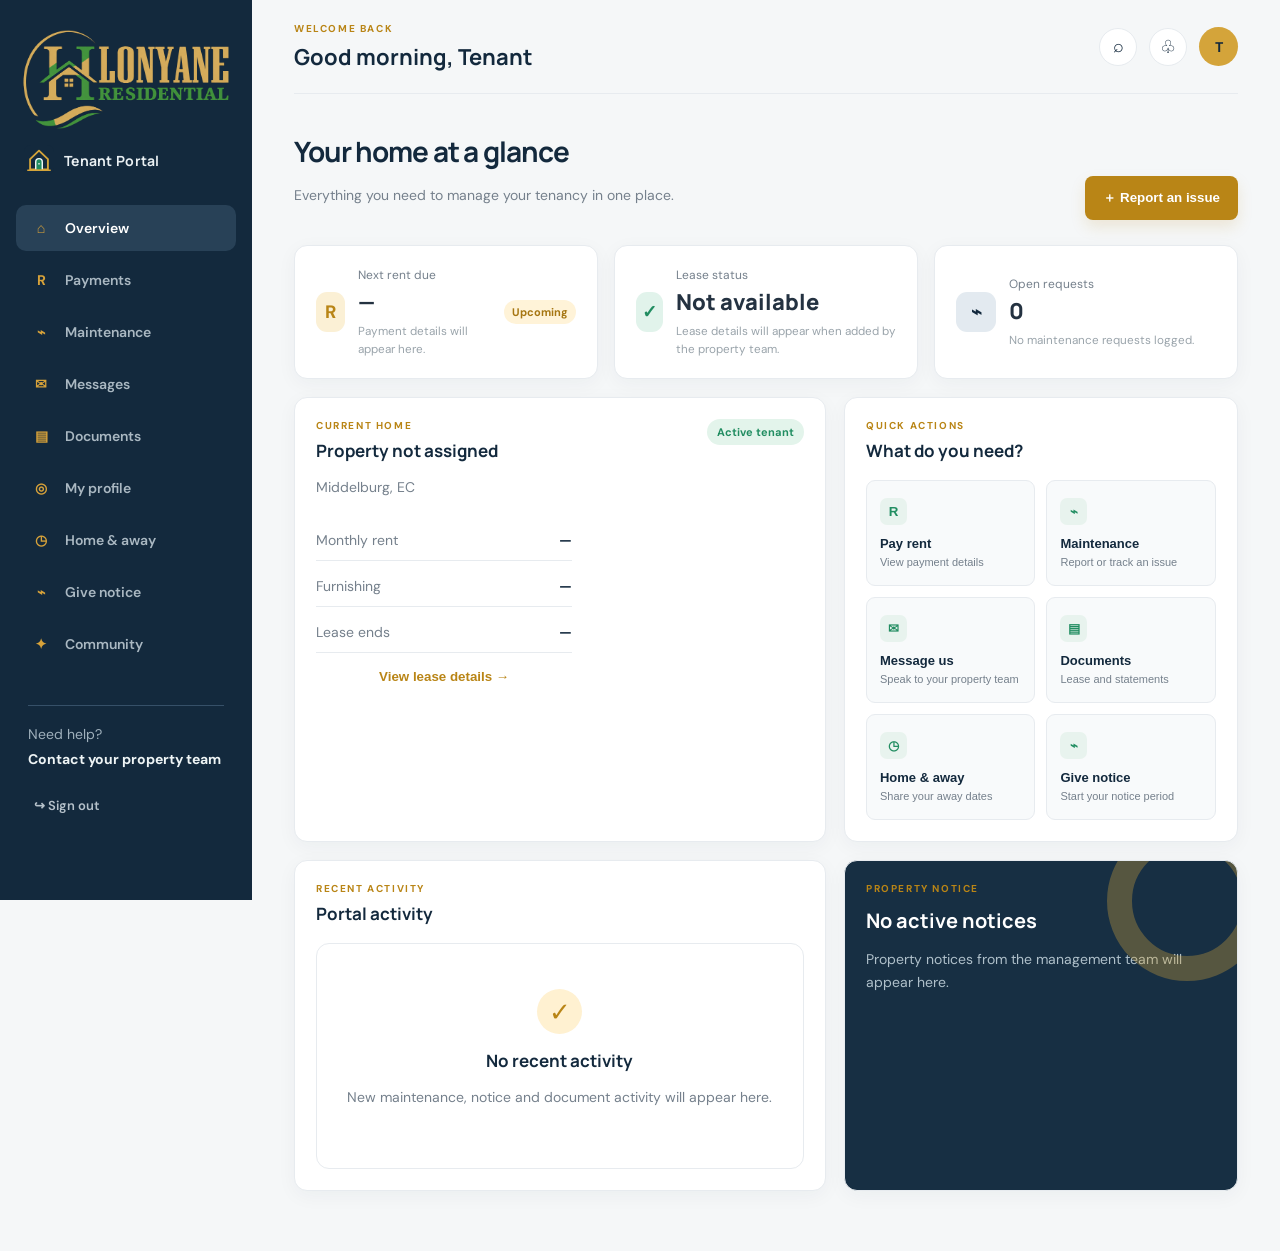
==== tenant-portal/index.html @ 80856d53 "Load landlord messages in tenant portal" ====
<!doctype html><html lang="en"><head><meta charset="utf-8"><meta name="viewport" content="width=device-width,initial-scale=1"><title>Hlonyane Residential | Tenant Portal</title><link rel="icon" type="image/svg+xml" href="portal-icon.svg"><link rel="stylesheet" href="styles.css?v=20260930-2"><link rel="stylesheet" href="portal-restored.css?v=20260930-2"></head><body>
<div class="app-shell"><aside class="sidebar"><div class="brand"><a class="brand-logo" href="../index.html" aria-label="Return to main site"><img src="logo.png" alt="Hlonyane Residential"></a><div class="portal-label"><img class="portal-mark" src="portal-icon.svg" alt=""><span>Tenant Portal</span></div></div><nav><button class="nav active" data-target="dashboard"><span>⌂</span> Overview</button><button class="nav" data-target="payments"><span>R</span> Payments</button><button class="nav" data-target="maintenance"><span>⌁</span> Maintenance</button><button class="nav" data-target="messages"><span>✉</span> Messages <b hidden>0</b></button><button class="nav" data-target="documents"><span>▤</span> Documents</button><button class="nav" data-target="profile"><span>◎</span> My profile</button></nav><div class="side-footer"><div class="help">Need help?<strong>Contact your property team</strong></div><button class="logout">↪ Sign out</button></div></aside>
<main><header><button class="menu" aria-label="Open menu">☰</button><div><p class="eyebrow">WELCOME BACK</p><h1>Welcome</h1></div><div class="header-actions"><button class="icon-btn" aria-label="Search">⌕</button><button class="icon-btn notify" aria-label="Messages">♧</button><div class="avatar">HR</div></div></header>
<section id="dashboard" class="view active-view"><div class="welcome-row"><div><h2>Your home at a glance</h2><p class="muted">Everything you need to manage your tenancy in one place.</p></div><button class="gold-btn" data-target="maintenance">＋ Report an issue</button></div><div class="stats"><article><span class="stat-icon gold">R</span><div><p>Next rent due</p><strong id="rentDueAmount">—</strong><small id="rentDueDate">Payment details will appear here.</small></div><span class="status due">Upcoming</span></article><article><span class="stat-icon green">✓</span><div><p>Lease status</p><strong id="leaseStatus">Not available</strong><small id="leaseSummary">Lease details will appear when added by the property team.</small></div></article><article><span class="stat-icon navy">⌁</span><div><p>Open requests</p><strong id="requestCount">0</strong><small id="requestSummary">No maintenance requests logged.</small></div></article></div><div class="grid two"><article class="card home-card"><div class="card-head"><div><p class="eyebrow">CURRENT HOME</p><h3 id="homeTitle">Property not assigned</h3><p class="muted" id="homeSubtitle">Your assigned property will appear here.</p></div><span class="pill active" id="tenancyStatus">Active tenant</span></div><div class="home-body"><div class="property-art" id="propertyArt"></div><div class="home-details"><div><span>Monthly rent</span><strong id="homeRent">—</strong></div><div><span>Furnishing</span><strong id="homeFurnishing">—</strong></div><div><span>Lease ends</span><strong id="leaseEnd">—</strong></div><button class="text-btn" data-target="documents">View lease details →</button></div></div></article><article class="card quick-card"><div class="card-head"><div><p class="eyebrow">QUICK ACTIONS</p><h3>What do you need?</h3></div></div><div class="quick-grid"><button data-target="payments"><span>R</span><strong>Pay rent</strong><small>View payment details</small></button><button data-target="maintenance"><span>⌁</span><strong>Maintenance</strong><small>Report or track an issue</small></button><button data-target="messages"><span>✉</span><strong>Message us</strong><small>Speak to your property team</small></button><button data-target="documents"><span>▤</span><strong>Documents</strong><small>Lease and statements</small></button></div></article></div><div class="grid two lower"><article class="card"><div class="card-head"><div><p class="eyebrow">RECENT ACTIVITY</p><h3>Portal activity</h3></div></div><div class="activity" id="recentActivity"><div class="empty-help"><span>✓</span><h3>No recent activity</h3><p class="muted">New maintenance, notice and document activity will appear here.</p></div></div></article><article class="card notice-card"><div class="notice-accent"></div><p class="eyebrow">PROPERTY NOTICE</p><h3 id="propertyNoticeTitle">No active notices</h3><p class="muted" id="propertyNoticeBody">Property notices from the management team will appear here.</p></article></div></section>
<section id="payments" class="view"><div class="page-title"><div><p class="eyebrow">FINANCIALS</p><h2>Payments</h2><p class="muted">View your balance, make payments and download receipts.</p></div><button class="gold-btn" id="payRentNow">Pay rent now</button></div><div class="payment-hero"><div><p>Current balance</p><h3 id="paymentBalance">—</h3><span id="paymentDueText">Payment details will appear when added by the property team.</span></div><div class="progress-ring"><strong>—</strong><small>payment history</small></div></div><article class="card"><div class="card-head"><h3>Payment history</h3><button class="outline-btn" id="downloadStatement">Download statement</button></div><div class="table" id="paymentHistory"><div class="tr th"><span>Date</span><span>Description</span><span>Status</span><span>Amount</span></div><div class="empty-payment">No payment history has been added yet.</div></div></article></section>
<section id="maintenance" class="view"><div class="page-title"><div><p class="eyebrow">PROPERTY CARE</p><h2>Maintenance</h2><p class="muted">Report a problem and follow every update.</p></div><button class="gold-btn" id="newRequest">＋ New request</button></div><div class="maintenance-list" id="maintenanceList"><div class="empty-help"><span>＋</span><h3>No maintenance requests</h3><p class="muted">If something needs attention, submit a request here.</p><button class="outline-btn" id="newRequest2">Start a request</button></div></div></section>
<section id="messages" class="view"><div class="page-title"><div><p class="eyebrow">CONTACT</p><h2>Messages</h2><p class="muted">Keep your conversations with the property team together.</p></div><button class="gold-btn" id="newMessage">＋ New message</button></div><article class="card inbox" id="messageInbox"><div class="empty-help"><span>✉</span><h3>No messages yet</h3><p class="muted">Messages from Hlonyane Residential will appear here.</p></div></article></section>
<section id="documents" class="view"><div class="page-title"><div><p class="eyebrow">YOUR FILES</p><h2>Documents</h2><p class="muted">Lease agreements, statements and notices.</p></div></div><div class="doc-grid" id="documentGrid"><article class="doc" data-doc="lease"><span class="doc-icon">PDF</span><div><h3>Lease agreement</h3><p>Your tenancy agreement</p></div><button type="button" aria-label="Download lease agreement">↓</button></article><article class="doc" data-doc="statement"><span class="doc-icon">PDF</span><div><h3>Statement</h3><p>Latest tenant statement</p></div><button type="button" aria-label="Download statement">↓</button></article><article class="doc" data-doc="handbook"><span class="doc-icon">PDF</span><div><h3>Tenant handbook</h3><p>Hlonyane Residential tenant guide</p></div><button type="button" aria-label="Download tenant handbook">↓</button></article></div></section>
<section id="profile" class="view"><div class="page-title"><div><p class="eyebrow">ACCOUNT</p><h2>My profile</h2><p class="muted">Your enrolled tenant details.</p></div></div><article class="card profile-card"><div class="profile-head"><div class="avatar large">HR</div><div><h3 id="profileName">Tenant</h3><p class="muted" id="profileMeta">Enrolled tenant</p></div></div><div class="profile-fields"><div><span>Email</span><strong id="profileEmail">—</strong></div><div><span>Mobile</span><strong id="profileMobile">—</strong></div><div><span>Emergency contact</span><strong id="profileEmergency">—</strong></div><div><span>Property</span><strong id="profileProperty">—</strong></div><div><span>Furnishing</span><strong id="profileFurnishing">—</strong></div><div><span>Tenant ID</span><strong id="profileTenantId">—</strong></div></div></article></section>
</main></div><div class="toast" id="toast"></div><script src="../resend-client.js"></script><script src="app.js?v=20260930-2"></script><script src="portal-fixes.js?v=20260930-2"></script><script src="portal-restored.js?v=20260930-2"></script><script src="portal-hardening.js?v=20260930-3"></script><script src="portal-landlord-messages.js?v=20260930-1"></script></body></html>
---- tenant-portal/styles.css ----
@import url('https://fonts.googleapis.com/css2?family=DM+Sans:wght@400;500;600;700&family=Manrope:wght@500;600;700;800&display=swap');
:root{--navy:#13293d;--ink:#243241;--muted:#75808c;--line:#e7ebef;--bg:#f5f7f8;--gold:#b98516;--gold2:#d4a43a;--green:#218d61;--red:#c96059;--white:#fff}*{box-sizing:border-box}body{margin:0;background:var(--bg);color:var(--ink);font:14px 'DM Sans',sans-serif}.app-shell{display:flex;min-height:100vh}.sidebar{width:252px;background:var(--navy);color:#eaf0f3;padding:25px 16px;display:flex;flex-direction:column;position:fixed;inset:0 auto 0 0}.brand{display:flex;align-items:center;gap:10px;padding:0 12px 38px}.brand img{width:45px;height:45px;object-fit:contain;background:#fff;border-radius:8px}.brand span{font:700 14px Manrope;letter-spacing:.02em}.sidebar nav{display:grid;gap:6px}.nav{border:0;background:transparent;color:#aab8c2;padding:14px 14px;border-radius:10px;text-align:left;font:600 14px 'DM Sans';cursor:pointer;display:flex;align-items:center;gap:13px}.nav span{width:22px;text-align:center;color:#d7a23a;font-weight:700}.nav.active,.nav:hover{background:#284157;color:white}.nav b{margin-left:auto;background:#d5a23b;color:#172c40;border-radius:20px;padding:2px 7px;font-size:11px}.side-footer{margin-top:auto;padding:14px 12px}.help{border-top:1px solid #365068;padding-top:18px;color:#9fb0bc;line-height:1.5}.help strong{display:block;color:#eef4f5;margin-top:4px}.logout{margin-top:26px;border:0;background:none;color:#b5c1ca;font:600 13px 'DM Sans';cursor:pointer}main{margin-left:252px;flex:1;padding:0 42px 60px;max-width:1500px}header{height:94px;display:flex;align-items:center;justify-content:space-between;border-bottom:1px solid var(--line)}.eyebrow{font-size:10px;letter-spacing:.16em;color:var(--gold);font-weight:700;margin:0 0 7px}.muted{color:var(--muted);line-height:1.6}h1,h2,h3{font-family:Manrope;margin:0;color:var(--navy)}h1{font-size:22px}h2{font-size:28px;letter-spacing:-.04em}h3{font-size:17px}.header-actions{display:flex;align-items:center;gap:12px}.icon-btn{width:38px;height:38px;border:1px solid var(--line);background:white;border-radius:50%;font-size:18px;color:var(--navy);position:relative}.notify i{position:absolute;width:7px;height:7px;background:#ca6058;border-radius:50%;right:6px;top:5px}.avatar{display:grid;place-items:center;width:39px;height:39px;border-radius:50%;background:#d4a43a;color:var(--navy);font-weight:800}.avatar.small{width:40px;height:40px;background:#dcebe5;color:var(--green)}.avatar.large{width:74px;height:74px;font-size:22px}.menu{display:none}.view{display:none;padding-top:38px}.active-view{display:block}.welcome-row,.page-title{display:flex;justify-content:space-between;align-items:flex-end;margin-bottom:25px}.welcome-row h2{margin-bottom:5px}.gold-btn{border:0;border-radius:8px;background:var(--gold);color:white;padding:13px 18px;font-weight:700;cursor:pointer;box-shadow:0 7px 15px #b9851625}.gold-btn:hover{background:#9f7110}.outline-btn,.text-btn{border:1px solid var(--line);background:white;border-radius:7px;padding:10px 14px;color:var(--navy);font-weight:700;cursor:pointer}.text-btn{border:0;padding:0;color:var(--gold);background:transparent}.stats{display:grid;grid-template-columns:repeat(3,1fr);gap:16px;margin-bottom:18px}.stats article,.card{background:var(--white);border:1px solid var(--line);border-radius:13px;padding:21px;box-shadow:0 5px 20px #1a30400b}.stats article{display:flex;align-items:center;gap:13px}.stat-icon{width:40px;height:40px;border-radius:11px;display:grid;place-items:center;font-weight:800;font-size:18px}.stat-icon.gold{background:#fbf0d5;color:var(--gold)}.stat-icon.green{background:#e1f3eb;color:var(--green)}.stat-icon.navy{background:#e3eaf0;color:var(--navy)}.stats p{margin:0;color:var(--muted);font-size:12px}.stats strong{display:block;font:800 22px Manrope;margin:4px 0}.stats small{color:#9aa4ab}.status{font-size:11px;font-weight:700;border-radius:20px;padding:5px 8px;white-space:nowrap;margin-left:auto}.status.due{color:#a67612;background:#fff3d8}.status.good{color:var(--green);background:#e2f4eb}.grid{display:grid;gap:18px}.grid.two{grid-template-columns:1.35fr 1fr}.card-head{display:flex;justify-content:space-between;align-items:flex-start;margin-bottom:18px}.pill{font-size:11px;padding:6px 10px;border-radius:20px;font-weight:700}.pill.active{background:#e3f4eb;color:var(--green)}.home-card,.quick-card{min-height:310px}.home-body{display:grid;grid-template-columns:1.1fr .9fr;gap:22px;align-items:stretch}.property-art{border-radius:9px;overflow:hidden;position:relative;min-height:195px;background:#eef2f3}.home-details{display:grid;align-content:center;gap:16px}.home-details div{display:flex;justify-content:space-between;border-bottom:1px solid var(--line);padding-bottom:11px}.home-details span{color:var(--muted)}.home-details strong{color:var(--navy)}.quick-grid{display:grid;grid-template-columns:1fr 1fr;gap:11px}.quick-grid button{background:#f8fafb;border:1px solid var(--line);padding:17px 13px;text-align:left;border-radius:9px;cursor:pointer}.quick-grid button:hover{border-color:#d4a43a;background:#fffaf0}.quick-grid span{display:grid;place-items:center;width:27px;height:27px;border-radius:7px;background:#e8f3ee;color:var(--green);font-weight:800;margin-bottom:11px}.quick-grid strong{display:block;color:var(--navy);font-size:13px}.quick-grid small{display:block;color:var(--muted);font-size:11px;margin-top:5px}.lower{margin-top:18px}.activity{display:grid}.activity-row{display:flex;align-items:center;gap:12px;padding:13px 0;border-top:1px solid var(--line)}.activity-icon{width:30px;height:30px;border-radius:8px;display:grid;place-items:center;font-weight:800}.activity-icon.green{background:#e5f4ec;color:var(--green)}.activity-icon.gold{background:#fff1d1;color:var(--gold)}.activity-icon.navy{background:#e5edf3;color:var(--navy)}.activity-row strong{display:block;font-size:13px}.activity-row small{display:block;color:var(--muted);margin-top:3px}.amount{margin-left:auto;color:var(--gold);font-size:12px}.amount.positive{color:var(--green)}.notice-card{background:#172f43;color:#ecf4f3;position:relative;overflow:hidden}.notice-card h3{color:white;font-size:20px;margin:12px 0}.notice-card .muted{color:#afc0ca}.notice-card .text-btn{color:#e0b652}.notice-accent{position:absolute;right:-30px;top:-40px;width:160px;height:160px;border:25px solid #d4a43a55;border-radius:50%}.payment-hero{background:linear-gradient(120deg,#183a50,#254f62);border-radius:13px;color:white;padding:28px 32px;display:flex;justify-content:space-between;align-items:center;margin-bottom:18px}.payment-hero p{margin:0;color:#b5c9d0}.payment-hero h3{font-size:35px;color:white;margin:7px 0}.payment-hero span{color:#c6d4da}.progress-ring{width:84px;height:84px;border:8px solid #d4a43a;border-left-color:#d4a43a55;border-radius:50%;display:grid;place-items:center;align-content:center}.progress-ring strong{font-size:17px}.progress-ring small{font-size:9px;color:#cad8dd}.table{margin:0 -21px}.tr{display:grid;grid-template-columns:1fr 2fr 1fr 1fr;gap:10px;align-items:center;padding:17px 21px;border-top:1px solid var(--line)}.tr.th{font-size:10px;text-transform:uppercase;letter-spacing:.1em;color:var(--muted);font-weight:700;padding-top:4px}.tr strong{text-align:right}.maintenance-list{display:grid;grid-template-columns:1.2fr .8fr;gap:18px}.request-card,.empty-help{background:white;border:1px solid var(--line);border-radius:13px;padding:23px}.request-top{display:flex;justify-content:space-between}.request-id{font-weight:700;color:var(--navy)}.request-card h3{margin:18px 0 5px}.request-meta{display:flex;justify-content:space-between;color:var(--muted);font-size:12px;margin:20px 0 13px}.request-progress{height:7px;border-radius:4px;background:#e9eef0;overflow:hidden}.request-progress span{display:block;height:100%;background:var(--green)}.request-card>small{display:block;margin-top:9px;color:var(--muted)}.empty-help{text-align:center;padding:45px 20px}.empty-help>span{display:grid;place-items:center;margin:0 auto 15px;width:45px;height:45px;border-radius:50%;background:#fff1d1;color:var(--gold);font-size:26px}.inbox{padding:7px 20px}.message{display:flex;align-items:center;gap:14px;padding:19px 0;border-bottom:1px solid var(--line);position:relative}.message:last-child{border-bottom:0}.message p{margin:5px 0;color:var(--muted)}.message small{color:#9ba5ad}.message .dot{margin-left:auto;width:8px;height:8px;border-radius:50%;background:var(--gold)}.doc-grid{display:grid;grid-template-columns:repeat(3,1fr);gap:16px}.doc{background:white;border:1px solid var(--line);border-radius:12px;padding:18px;display:flex;align-items:center;gap:14px}.doc-icon{font-size:10px;font-weight:800;color:#c96059;background:#fbe7e5;padding:9px 7px;border-radius:7px}.doc h3{font-size:14px}.doc p{margin:5px 0 0;color:var(--muted);font-size:11px}.doc button{margin-left:auto;border:0;background:none;font-size:20px;color:var(--gold);cursor:pointer}.profile-card{max-width:780px}.profile-head{display:flex;align-items:center;gap:17px;padding-bottom:22px;border-bottom:1px solid var(--line)}.profile-head h3{font-size:21px}.profile-fields{display:grid;grid-template-columns:1fr 1fr;gap:22px;padding-top:25px}.profile-fields span{display:block;color:var(--muted);font-size:12px;margin-bottom:6px}.profile-fields strong{font-size:14px}.toast{position:fixed;right:30px;bottom:28px;background:#172f43;color:white;border-radius:8px;padding:14px 17px;box-shadow:0 8px 25px #0f233455;opacity:0;transform:translateY(10px);transition:.25s}.toast.show{opacity:1;transform:translateY(0)}
@media(max-width:900px){.sidebar{width:210px}.sidebar .brand span{font-size:12px}main{margin-left:210px;padding-inline:22px}.stats{grid-template-columns:1fr}.grid.two,.maintenance-list{grid-template-columns:1fr}.doc-grid{grid-template-columns:1fr 1fr}}
@media(max-width:650px){.sidebar{transform:translateX(-100%);z-index:5;transition:.25s}.sidebar.open{transform:none}main{margin-left:0;padding-inline:16px}header{height:82px}.menu{display:block;border:0;background:none;font-size:20px;color:var(--navy);margin-right:10px}header>div:first-of-type{margin-right:auto}h1{font-size:17px}.header-actions .icon-btn{display:none}.view{padding-top:27px}.welcome-row,.page-title{display:block}.welcome-row .gold-btn,.page-title .gold-btn{margin-top:18px}.home-body{grid-template-columns:1fr}.home-card,.quick-card{min-height:auto}.quick-grid{grid-template-columns:1fr 1fr}.lower{margin-top:16px}.tr{grid-template-columns:1fr 1.5fr 1fr}.tr>*:last-child{display:none}.profile-fields{grid-template-columns:1fr}.doc-grid{grid-template-columns:1fr}.request-meta{display:grid;gap:6px}}
.property-art.photo-home{background:#eef2f3!important;min-height:195px}.property-art.photo-home:before,.property-art.photo-home:after{display:none!important;content:none!important}.property-art.photo-home .property-art-image{display:block;width:100%;height:100%;min-height:195px;object-fit:cover;position:absolute;inset:0}
---- tenant-portal/portal-restored.css ----
/* Restoration layer for the approved Hlonyane tenant portal UI. */
.brand .portal-mark{width:30px;height:30px;object-fit:contain;background:transparent;border-radius:0;margin-left:-4px}.brand>a{display:flex}
.sidebar{overflow-y:auto}.sidebar .brand{display:flex;flex-direction:column;align-items:stretch;gap:11px;padding:0 0 30px}.sidebar .brand-logo{display:block;width:100%;overflow:hidden;border-radius:5px;background:transparent}.sidebar .brand-logo img{display:block;width:100%;height:auto;max-height:110px;object-fit:contain;background:transparent!important;border-radius:0}.sidebar .brand .portal-label{display:flex;align-items:center;gap:10px;padding:0 8px}.sidebar .brand .portal-label .portal-mark{flex:none;width:30px;height:30px;object-fit:contain;background:transparent;border-radius:0;margin:0}.sidebar .brand .portal-label span{font:700 14px Manrope;letter-spacing:.02em}.sidebar .side-footer{margin-top:24px}
.portal-modal-backdrop{position:fixed;inset:0;z-index:30;display:grid;place-items:center;padding:18px;background:#13293dcc}.portal-modal{width:min(500px,100%);max-height:90vh;overflow:auto;background:#fff;border-radius:14px;padding:26px;box-shadow:0 22px 70px #07162480;position:relative}.portal-modal h3{font-size:22px;margin:0 30px 20px 0}.modal-close{position:absolute;right:16px;top:13px;border:0;background:none;color:var(--muted);font-size:28px;cursor:pointer}.modal-label{display:grid;gap:7px;margin:15px 0;color:var(--navy);font-weight:700;font-size:13px}.modal-label input,.modal-label select,.modal-label textarea{width:100%;padding:12px;border:1px solid var(--line);border-radius:7px;font:inherit;font-weight:400;background:#fff}.modal-label textarea{resize:vertical}.modal-copy{color:var(--muted);line-height:1.6}.modal-actions{display:flex;justify-content:flex-end;gap:10px;margin-top:22px}
/* The old illustrated property placeholder is permanently disabled. Only real property photographs may appear here. */
.property-art{background:#eef2f3!important;min-height:195px}.property-art:before,.property-art:after{display:none!important;content:none!important}.property-art.photo-home{background:#eef2f3!important;min-height:195px}.property-art.photo-home .property-art-image{display:block;width:100%;height:100%;min-height:195px;object-fit:cover;position:absolute;inset:0}.property-art[hidden]{display:none!important}
.community-compose{max-width:760px;margin-bottom:18px}.community-compose .modal-label{margin-top:0}.post-list{display:grid;gap:14px;max-width:760px}.tenant-post{display:block}.tenant-post>div{display:flex;justify-content:space-between;color:var(--navy)}.tenant-post small{color:var(--muted);font-weight:400}.tenant-post p{font-size:16px;line-height:1.65;margin:14px 0;color:var(--ink)}.post-status{display:inline-block;background:#fff1d3;color:#9a6d0f;border-radius:20px;padding:6px 10px;font-size:12px;font-weight:700}.post-author{display:flex!important;align-items:center;justify-content:flex-start!important;gap:10px}.post-author>span:last-child{display:grid;gap:3px}.post-avatar{width:38px;height:38px;border-radius:50%;display:grid;place-items:center;background:#dcebe5;color:var(--green);font-weight:800;overflow:hidden}.post-avatar img{width:100%;height:100%;object-fit:cover}
.homeaway-card{max-width:720px}.homeaway-status{display:flex;align-items:center;gap:10px;margin-bottom:22px;color:var(--navy);font-size:18px}.presence-dot{display:inline-block;width:12px;height:12px;border-radius:50%;background:#3e9c59;box-shadow:0 0 0 4px #e2f3e6}.presence-dot.away{background:#c96059;box-shadow:0 0 0 4px #f8e4e1}.homeaway-fields{display:grid;grid-template-columns:1fr 1fr;gap:16px;margin-bottom:18px}.homeaway-fields label{display:grid;gap:6px;color:var(--muted);font-size:12px}.homeaway-fields input{border:1px solid var(--line);padding:12px;border-radius:7px;font:inherit}.homeaway-card .outline-btn{margin-left:10px}
.notice-form-card{max-width:720px}.notice-form-card>label{display:grid;gap:7px;color:var(--navy);font-weight:700}.notice-form-card input{border:1px solid var(--line);padding:12px;border-radius:7px;font:inherit}.notice-help{margin:16px 0}.notice-status{margin-bottom:18px}.notice-state{display:inline-block;border-radius:20px;padding:8px 12px;font-size:12px;font-weight:700}.notice-state.neutral{background:#eef1f3;color:var(--muted)}.notice-state.pending{background:#fff1d3;color:#9a6d0f}.notice-state.complete{background:#e2f4eb;color:var(--green)}
.header-actions .icon-btn{cursor:pointer}.page-title{align-items:flex-start}.payment-hero{margin-top:8px}.table .tr{grid-template-columns:1fr 2fr .8fr .8fr}.table .tr span:nth-child(3),.table .tr .status{justify-self:start;margin-left:0}.table .tr strong{justify-self:start;text-align:left}.payment-empty{padding:28px 21px;color:var(--muted);border-top:1px solid var(--line)}
.doc button{width:38px;height:38px;margin-left:auto;border:0;border-radius:50%;background:#fff6df!important;color:var(--gold)!important;display:grid;place-items:center;cursor:pointer;box-shadow:none!important}.doc button:hover{background:#f6e6b6!important}.download-symbol{font-size:24px;line-height:1;font-weight:800;transform:translateY(-1px)}
.profile-photo-picker{display:inline-flex;align-items:center;gap:8px;margin-left:auto;color:var(--gold);font-size:12px;font-weight:700;cursor:pointer}.profile-photo-picker input{display:none}.avatar.has-photo{overflow:hidden}.avatar.has-photo img{width:100%;height:100%;object-fit:cover}.message{cursor:pointer}.message:hover{background:#fffaf0}
.message-attachments{display:flex;gap:8px;flex-wrap:wrap;margin-top:10px}.message-attachment{display:inline-flex;align-items:center;gap:6px;border:1px solid #dbe5df;border-radius:6px;padding:5px 8px;color:#1c5536;text-decoration:none;background:#f5faf6;font-size:12px}.message-attachment img{width:56px;height:42px;object-fit:cover;border-radius:4px}.message.unread{background:#fffdf5}
@media(max-width:650px){.homeaway-fields{grid-template-columns:1fr}.homeaway-card .outline-btn{margin:10px 0 0}.portal-modal{padding:22px 18px}.modal-actions{flex-wrap:wrap}.modal-actions button{flex:1}}
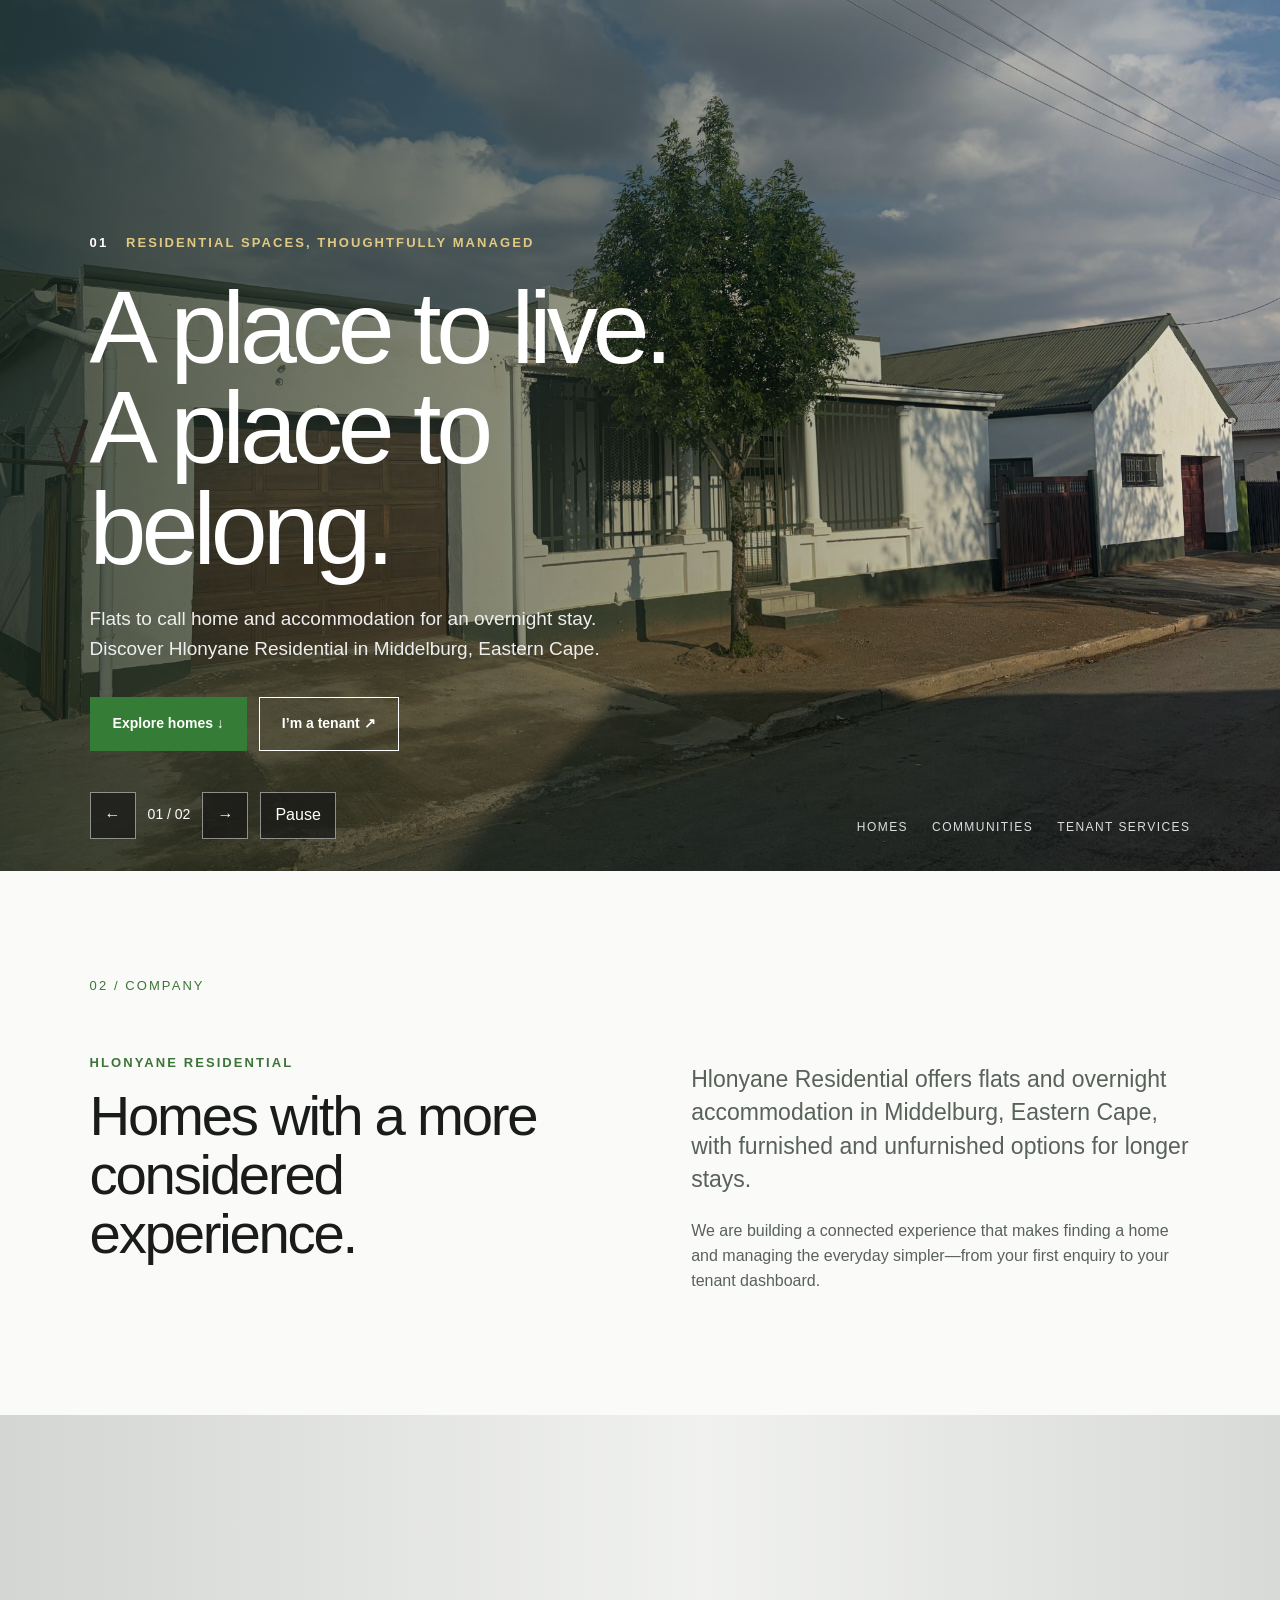
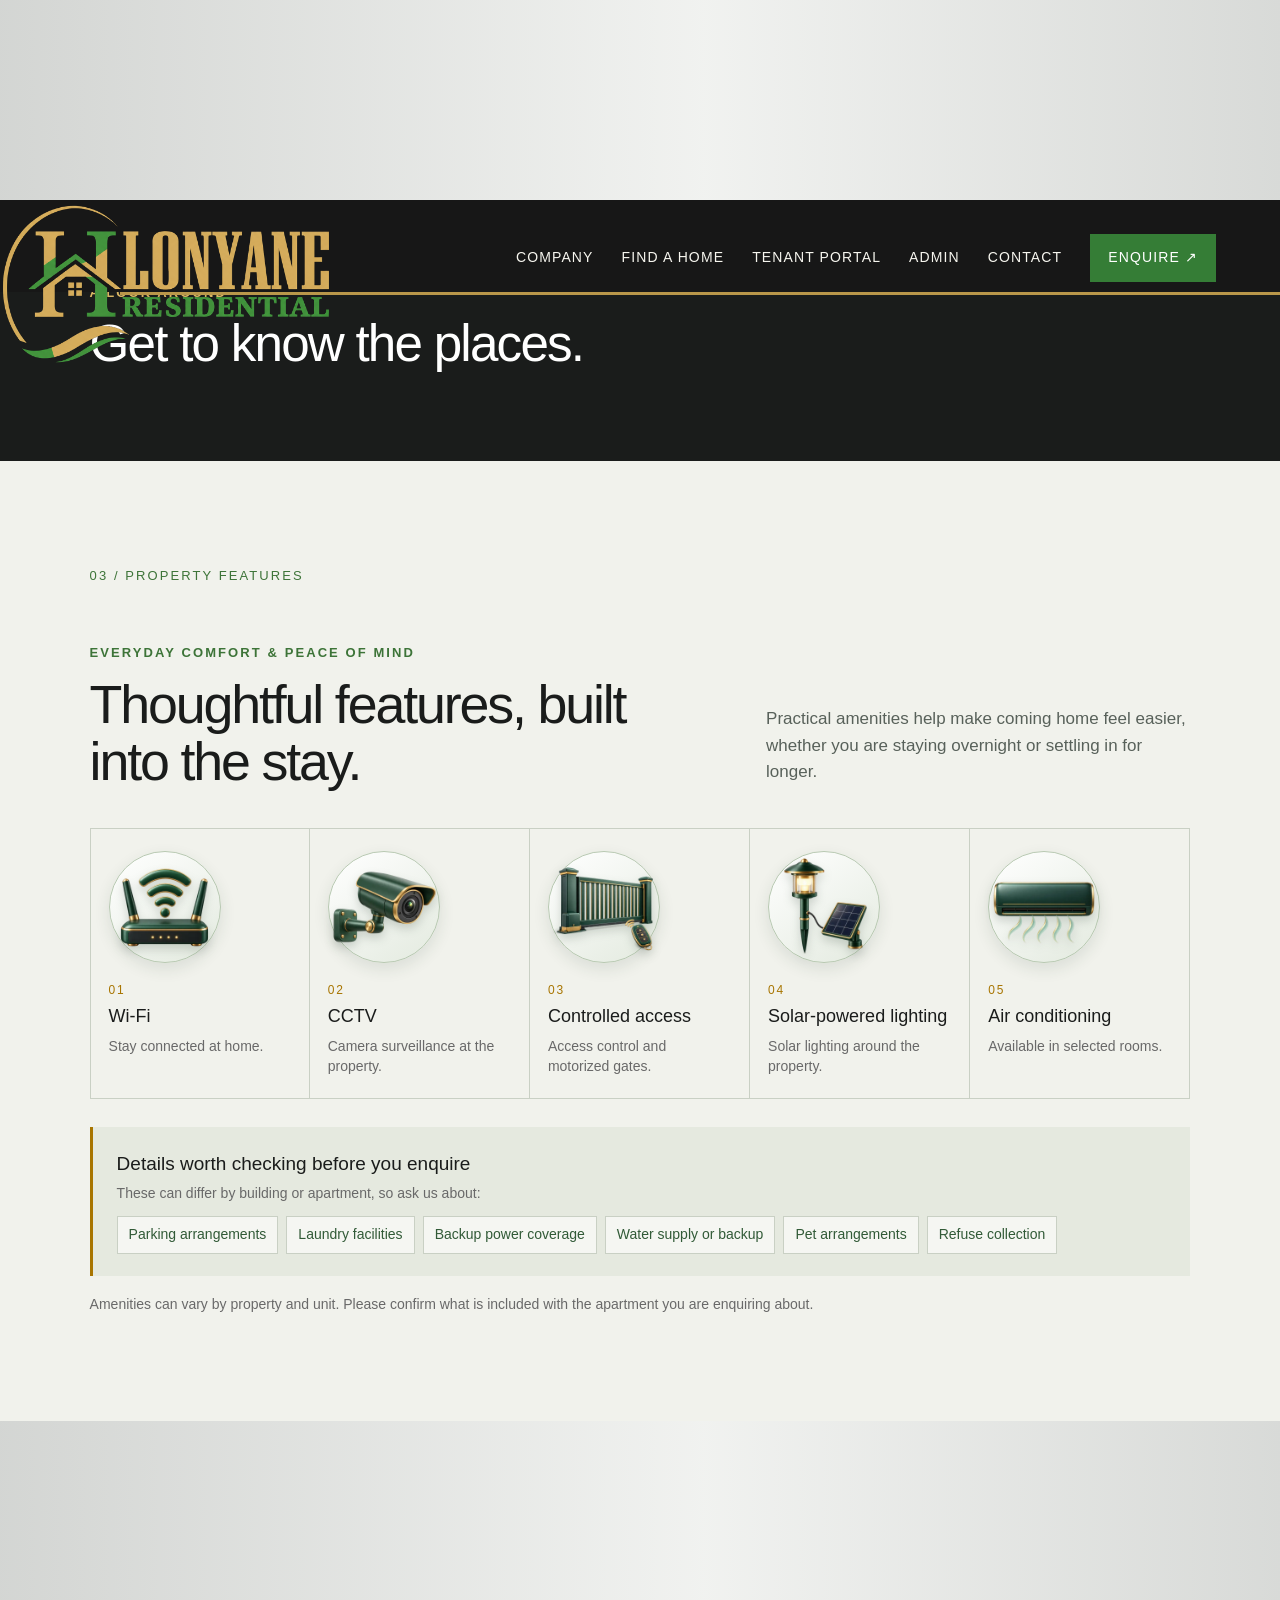
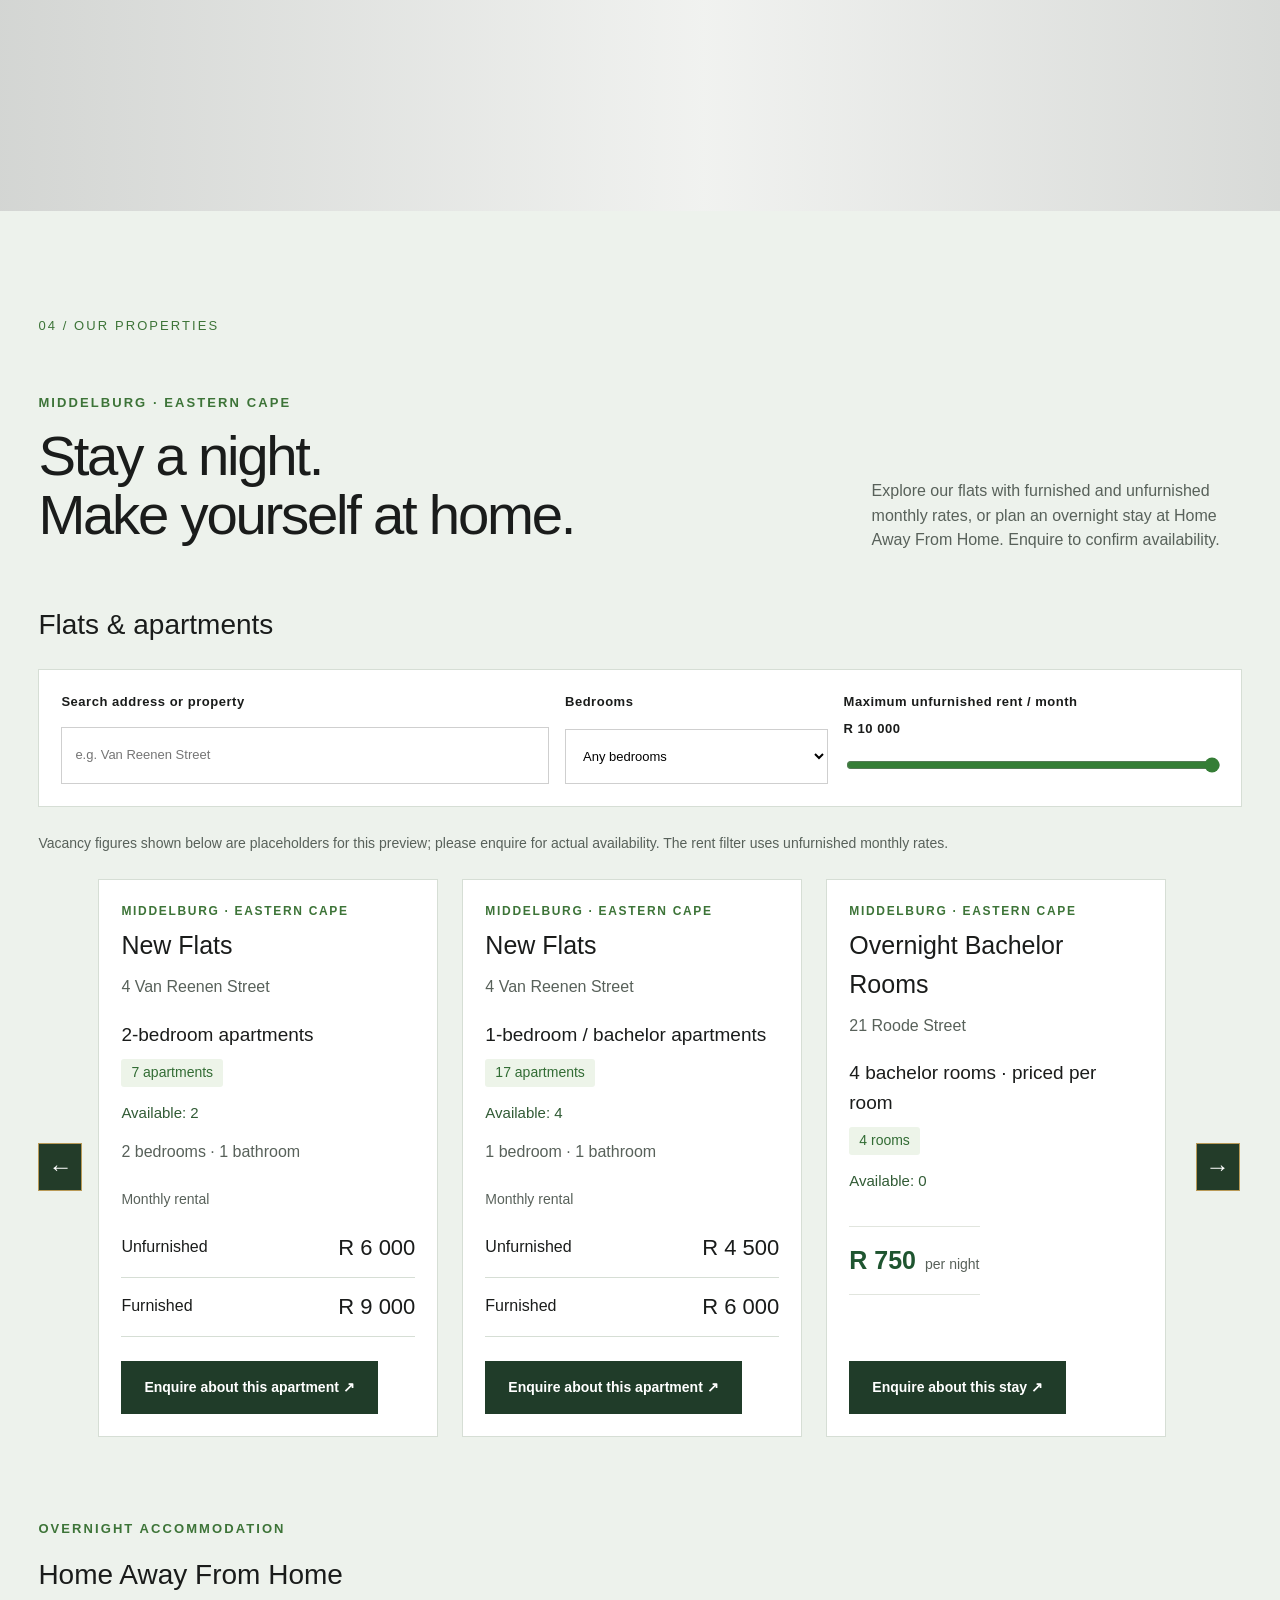
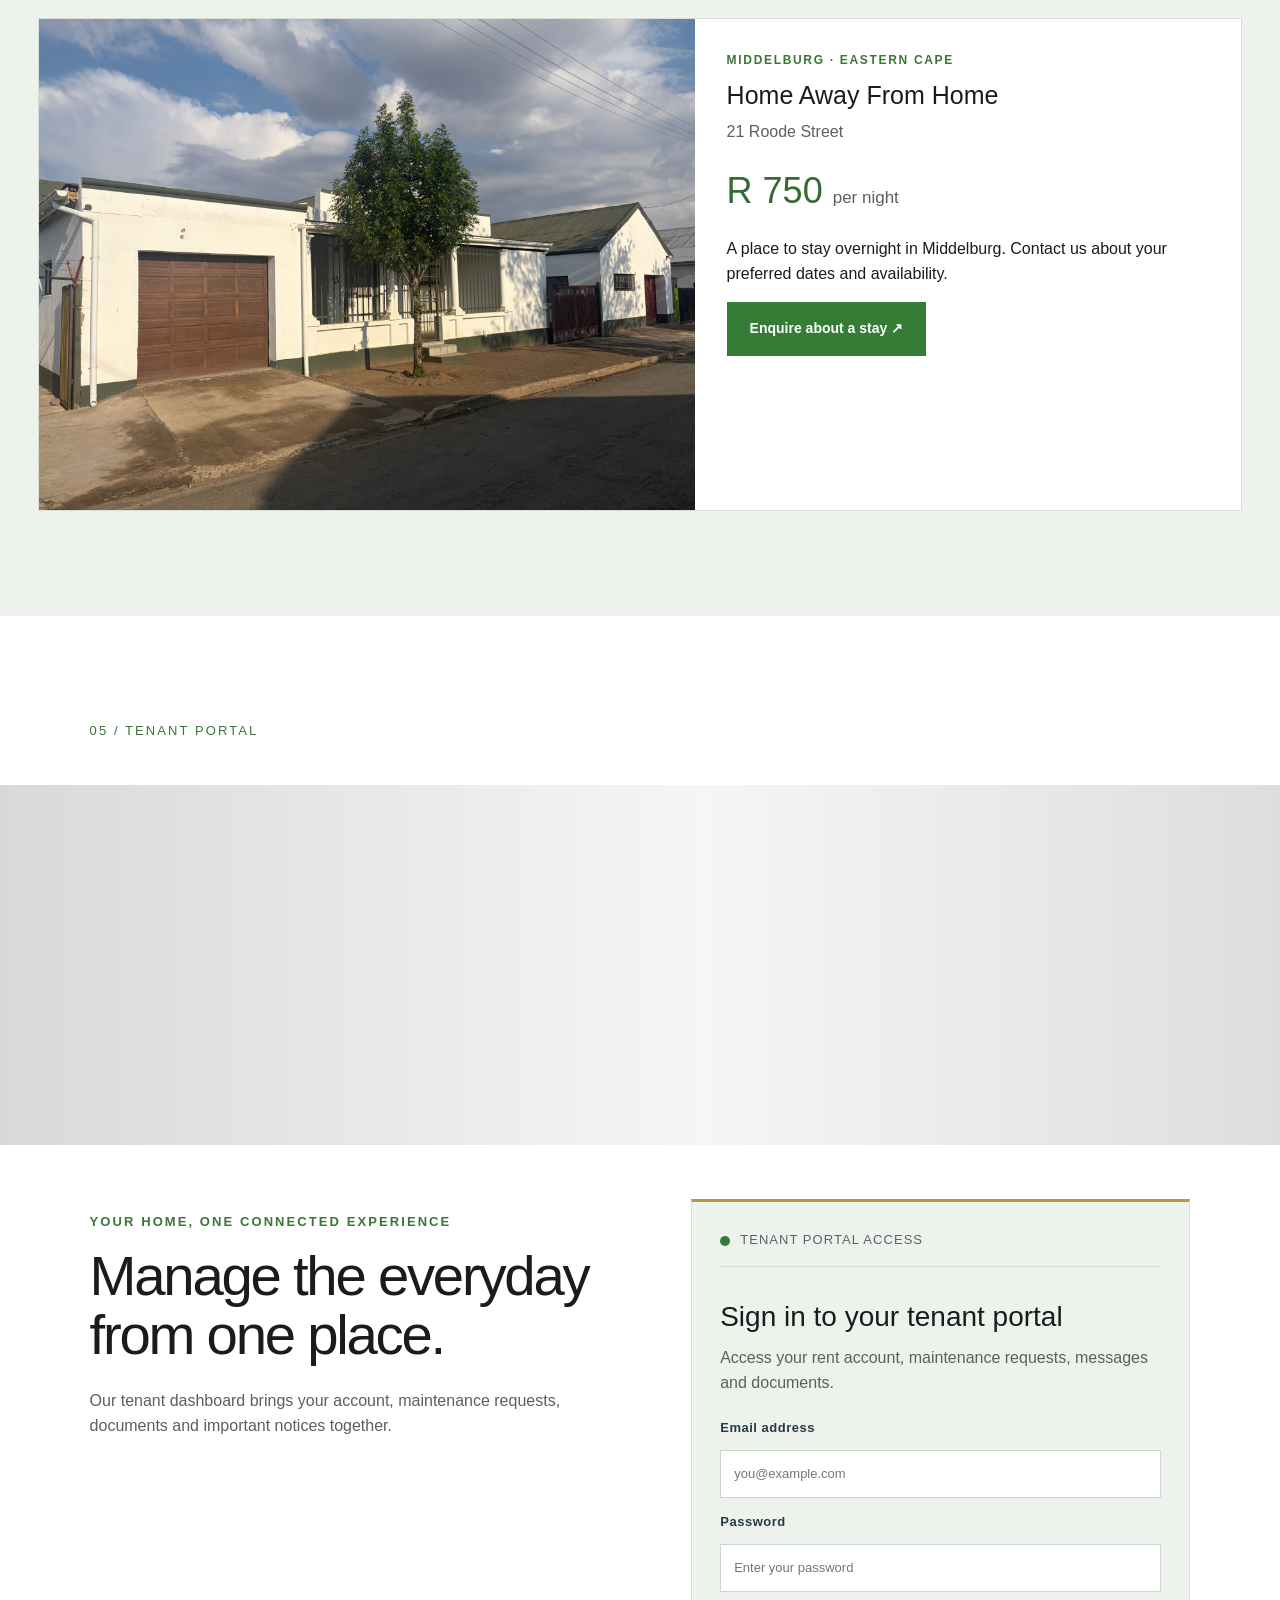
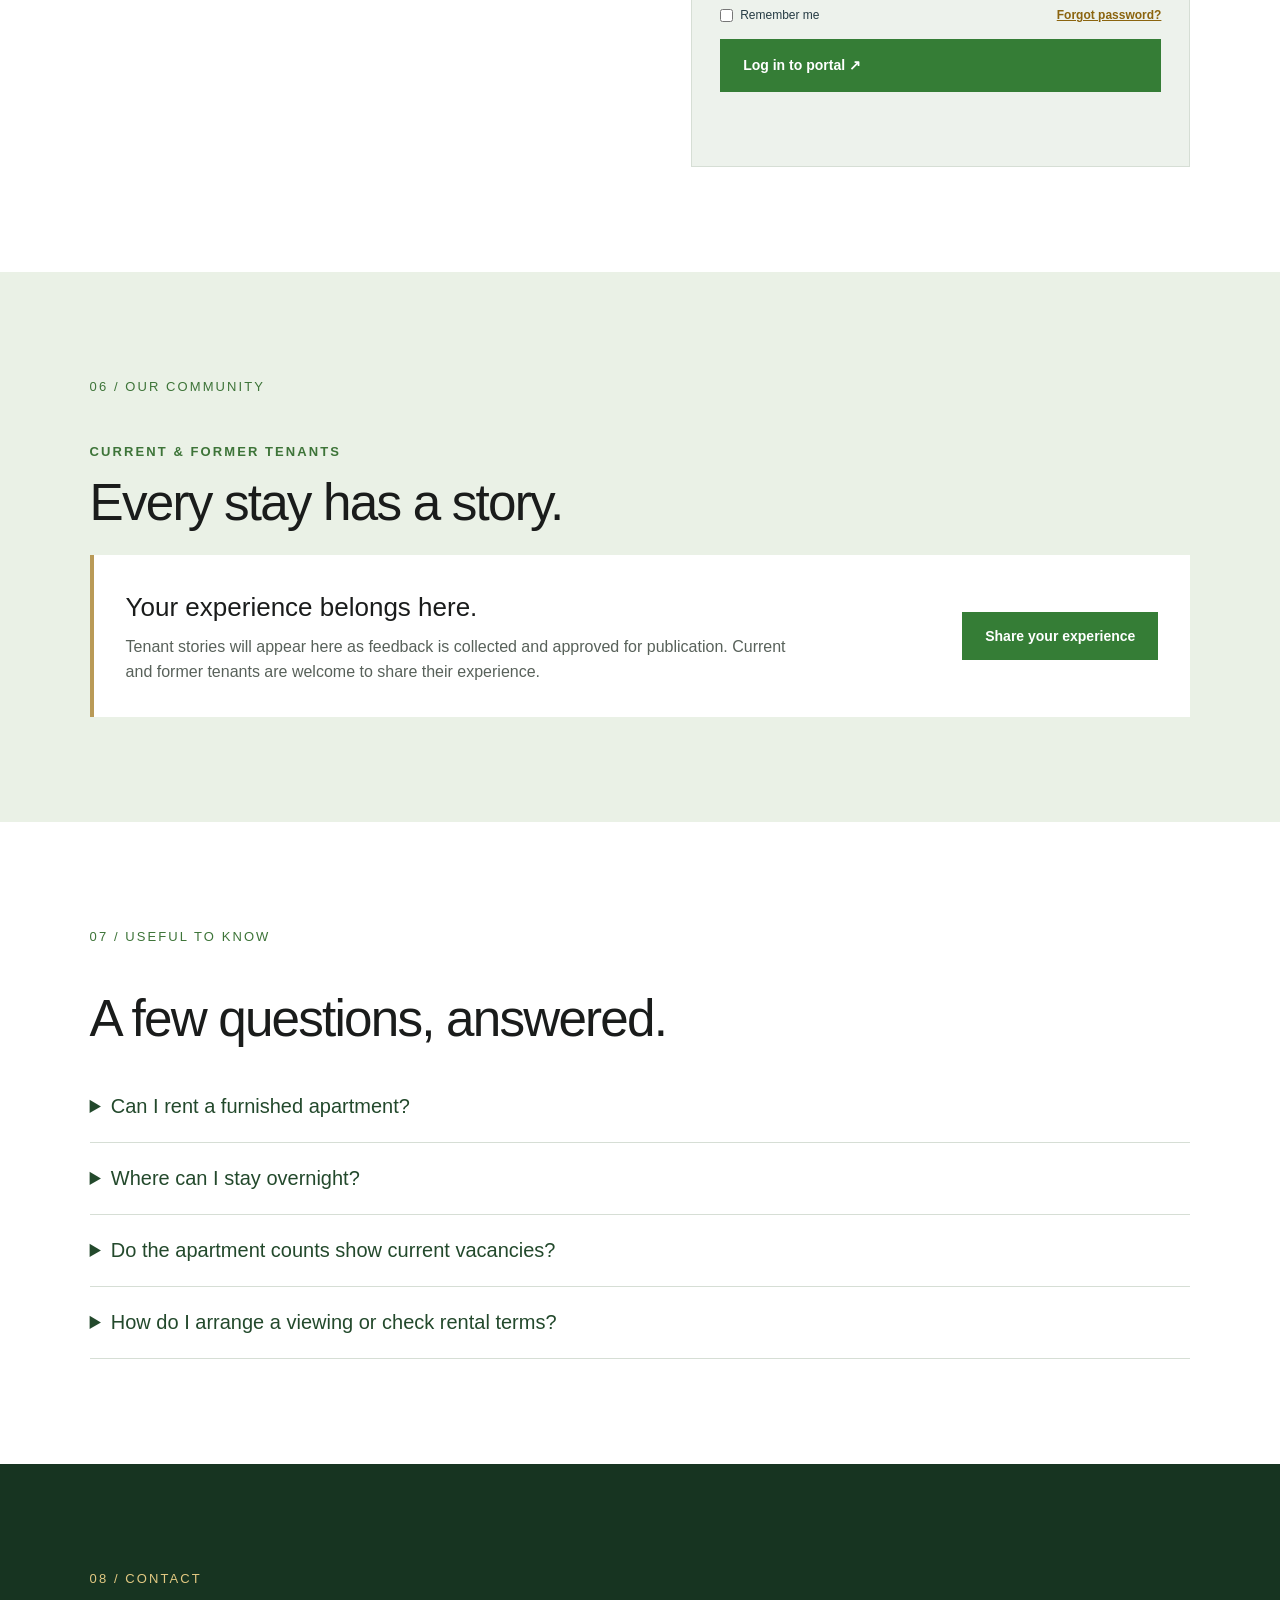
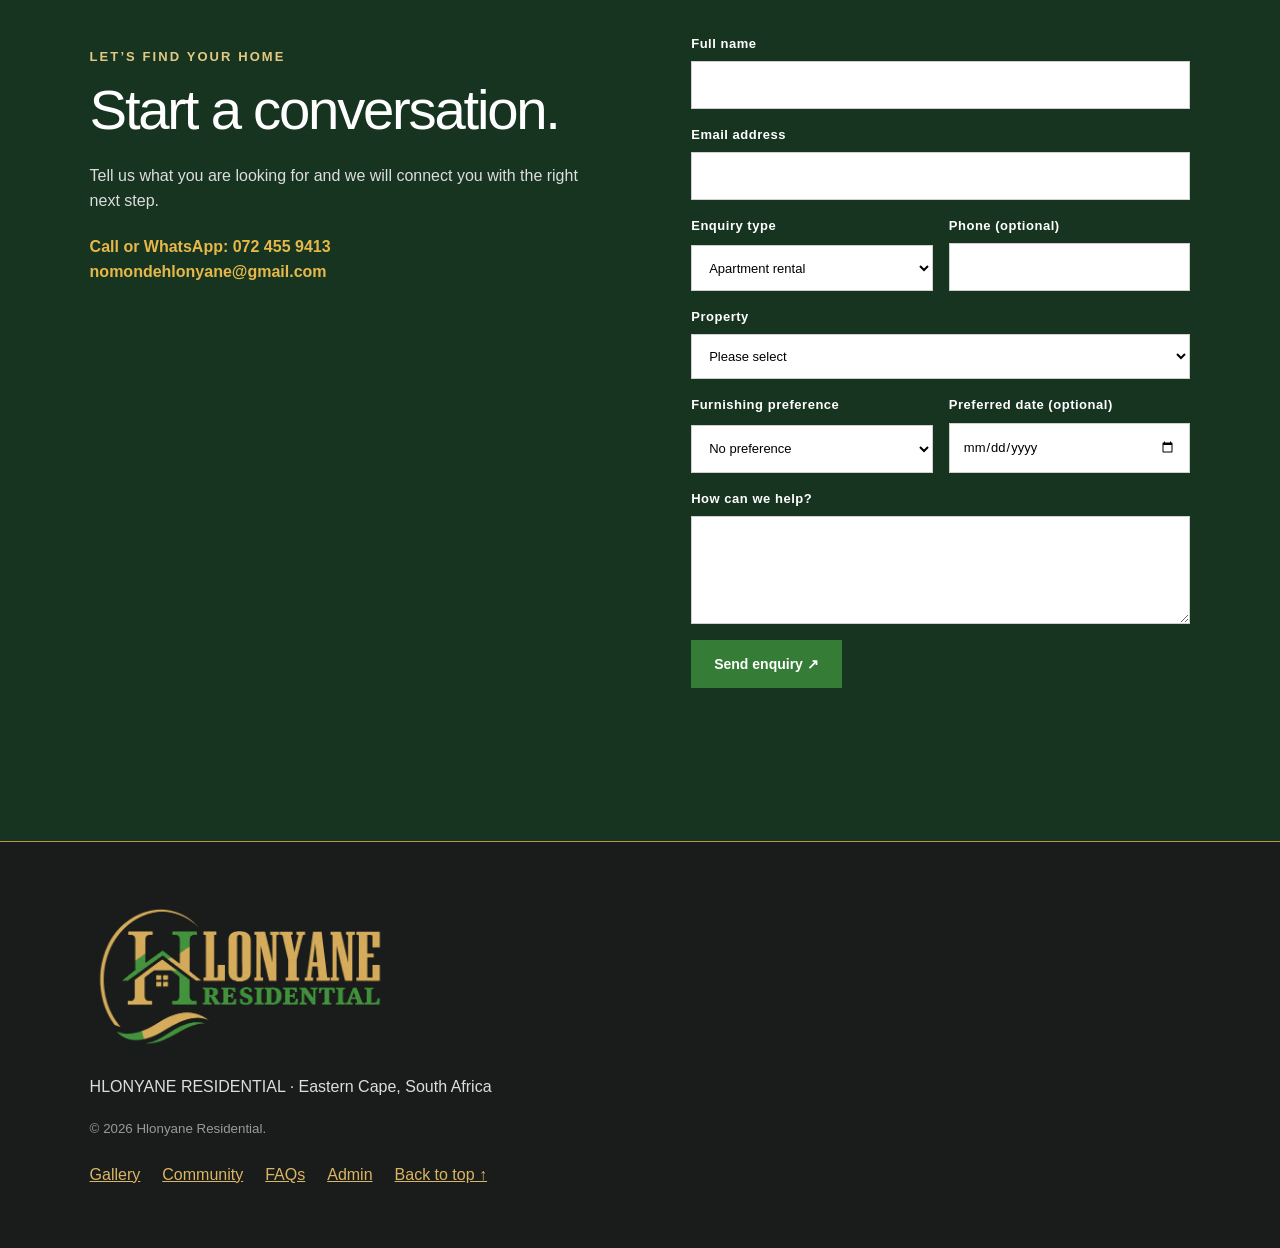
==== commit ce440ad5: "Enforce authenticated tenant sessions and restore profile photo upload" ====
--- a/tenant-portal/index.html
+++ b/tenant-portal/index.html
@@ -1,10 +1,10 @@
-<!doctype html><html lang="en"><head><meta charset="utf-8"><meta name="viewport" content="width=device-width,initial-scale=1"><title>Hlonyane Residential | Tenant Portal</title><link rel="icon" type="image/svg+xml" href="portal-icon.svg"><link rel="stylesheet" href="styles.css?v=20260930-2"><link rel="stylesheet" href="portal-restored.css?v=20260930-2"></head><body>
+<!doctype html><html lang="en"><head><meta charset="utf-8"><meta name="viewport" content="width=device-width,initial-scale=1"><title>Hlonyane Residential | Tenant Portal</title><link rel="icon" type="image/svg+xml" href="portal-icon.svg"><link rel="stylesheet" href="styles.css?v=20260930-2"><link rel="stylesheet" href="portal-restored.css?v=20260930-3"><script src="session-guard.js?v=20261003-1"></script></head><body>
 <div class="app-shell"><aside class="sidebar"><div class="brand"><a class="brand-logo" href="../index.html" aria-label="Return to main site"><img src="logo.png" alt="Hlonyane Residential"></a><div class="portal-label"><img class="portal-mark" src="portal-icon.svg" alt=""><span>Tenant Portal</span></div></div><nav><button class="nav active" data-target="dashboard"><span>⌂</span> Overview</button><button class="nav" data-target="payments"><span>R</span> Payments</button><button class="nav" data-target="maintenance"><span>⌁</span> Maintenance</button><button class="nav" data-target="messages"><span>✉</span> Messages <b hidden>0</b></button><button class="nav" data-target="documents"><span>▤</span> Documents</button><button class="nav" data-target="profile"><span>◎</span> My profile</button></nav><div class="side-footer"><div class="help">Need help?<strong>Contact your property team</strong></div><button class="logout">↪ Sign out</button></div></aside>
 <main><header><button class="menu" aria-label="Open menu">☰</button><div><p class="eyebrow">WELCOME BACK</p><h1>Welcome</h1></div><div class="header-actions"><button class="icon-btn" aria-label="Search">⌕</button><button class="icon-btn notify" aria-label="Messages">♧</button><div class="avatar">HR</div></div></header>
 <section id="dashboard" class="view active-view"><div class="welcome-row"><div><h2>Your home at a glance</h2><p class="muted">Everything you need to manage your tenancy in one place.</p></div><button class="gold-btn" data-target="maintenance">＋ Report an issue</button></div><div class="stats"><article><span class="stat-icon gold">R</span><div><p>Next rent due</p><strong id="rentDueAmount">—</strong><small id="rentDueDate">Payment details will appear here.</small></div><span class="status due">Upcoming</span></article><article><span class="stat-icon green">✓</span><div><p>Lease status</p><strong id="leaseStatus">Not available</strong><small id="leaseSummary">Lease details will appear when added by the property team.</small></div></article><article><span class="stat-icon navy">⌁</span><div><p>Open requests</p><strong id="requestCount">0</strong><small id="requestSummary">No maintenance requests logged.</small></div></article></div><div class="grid two"><article class="card home-card"><div class="card-head"><div><p class="eyebrow">CURRENT HOME</p><h3 id="homeTitle">Property not assigned</h3><p class="muted" id="homeSubtitle">Your assigned property will appear here.</p></div><span class="pill active" id="tenancyStatus">Active tenant</span></div><div class="home-body"><div class="property-art" id="propertyArt"></div><div class="home-details"><div><span>Monthly rent</span><strong id="homeRent">—</strong></div><div><span>Furnishing</span><strong id="homeFurnishing">—</strong></div><div><span>Lease ends</span><strong id="leaseEnd">—</strong></div><button class="text-btn" data-target="documents">View lease details →</button></div></div></article><article class="card quick-card"><div class="card-head"><div><p class="eyebrow">QUICK ACTIONS</p><h3>What do you need?</h3></div></div><div class="quick-grid"><button data-target="payments"><span>R</span><strong>Pay rent</strong><small>View payment details</small></button><button data-target="maintenance"><span>⌁</span><strong>Maintenance</strong><small>Report or track an issue</small></button><button data-target="messages"><span>✉</span><strong>Message us</strong><small>Speak to your property team</small></button><button data-target="documents"><span>▤</span><strong>Documents</strong><small>Lease and statements</small></button></div></article></div><div class="grid two lower"><article class="card"><div class="card-head"><div><p class="eyebrow">RECENT ACTIVITY</p><h3>Portal activity</h3></div></div><div class="activity" id="recentActivity"><div class="empty-help"><span>✓</span><h3>No recent activity</h3><p class="muted">New maintenance, notice and document activity will appear here.</p></div></div></article><article class="card notice-card"><div class="notice-accent"></div><p class="eyebrow">PROPERTY NOTICE</p><h3 id="propertyNoticeTitle">No active notices</h3><p class="muted" id="propertyNoticeBody">Property notices from the management team will appear here.</p></article></div></section>
 <section id="payments" class="view"><div class="page-title"><div><p class="eyebrow">FINANCIALS</p><h2>Payments</h2><p class="muted">View your balance, make payments and download receipts.</p></div><button class="gold-btn" id="payRentNow">Pay rent now</button></div><div class="payment-hero"><div><p>Current balance</p><h3 id="paymentBalance">—</h3><span id="paymentDueText">Payment details will appear when added by the property team.</span></div><div class="progress-ring"><strong>—</strong><small>payment history</small></div></div><article class="card"><div class="card-head"><h3>Payment history</h3><button class="outline-btn" id="downloadStatement">Download statement</button></div><div class="table" id="paymentHistory"><div class="tr th"><span>Date</span><span>Description</span><span>Status</span><span>Amount</span></div><div class="empty-payment">No payment history has been added yet.</div></div></article></section>
 <section id="maintenance" class="view"><div class="page-title"><div><p class="eyebrow">PROPERTY CARE</p><h2>Maintenance</h2><p class="muted">Report a problem and follow every update.</p></div><button class="gold-btn" id="newRequest">＋ New request</button></div><div class="maintenance-list" id="maintenanceList"><div class="empty-help"><span>＋</span><h3>No maintenance requests</h3><p class="muted">If something needs attention, submit a request here.</p><button class="outline-btn" id="newRequest2">Start a request</button></div></div></section>
 <section id="messages" class="view"><div class="page-title"><div><p class="eyebrow">CONTACT</p><h2>Messages</h2><p class="muted">Keep your conversations with the property team together.</p></div><button class="gold-btn" id="newMessage">＋ New message</button></div><article class="card inbox" id="messageInbox"><div class="empty-help"><span>✉</span><h3>No messages yet</h3><p class="muted">Messages from Hlonyane Residential will appear here.</p></div></article></section>
-<section id="documents" class="view"><div class="page-title"><div><p class="eyebrow">YOUR FILES</p><h2>Documents</h2><p class="muted">Lease agreements, statements and notices.</p></div></div><div class="doc-grid" id="documentGrid"><article class="doc" data-doc="lease"><span class="doc-icon">PDF</span><div><h3>Lease agreement</h3><p>Your tenancy agreement</p></div><button type="button" aria-label="Download lease agreement">↓</button></article><article class="doc" data-doc="statement"><span class="doc-icon">PDF</span><div><h3>Statement</h3><p>Latest tenant statement</p></div><button type="button" aria-label="Download statement">↓</button></article><article class="doc" data-doc="handbook"><span class="doc-icon">PDF</span><div><h3>Tenant handbook</h3><p>Hlonyane Residential tenant guide</p></div><button type="button" aria-label="Download tenant handbook">↓</button></article></div></section>
+<section id="documents" class="view"><div class="page-title"><div><p class="eyebrow">YOUR FILES</p><h2>Documents</h2><p class="muted">Lease agreements, statements and notices.</p></div></div><div class="doc-grid" id="documentGrid"><article class="doc" data-doc="lease"><span class="doc-icon">PDF</span><div><a class="doc-copy-link" href="lease.html"><h3>Lease agreement</h3><p>Open and complete your tenancy agreement</p></a></div><a class="doc-action" href="lease.html" aria-label="Open lease agreement" title="Open lease agreement"><img src="download-icon.svg" alt="" aria-hidden="true"></a></article><article class="doc" data-doc="statement"><span class="doc-icon">PDF</span><div><h3>Statement</h3><p>Latest tenant statement</p></div><span class="doc-action disabled" aria-hidden="true"><img src="download-icon.svg" alt=""></span></article><article class="doc" data-doc="handbook"><span class="doc-icon">PDF</span><div><h3>Tenant handbook</h3><p>Hlonyane Residential tenant guide</p></div><span class="doc-action disabled" aria-hidden="true"><img src="download-icon.svg" alt=""></span></article></div></section>
 <section id="profile" class="view"><div class="page-title"><div><p class="eyebrow">ACCOUNT</p><h2>My profile</h2><p class="muted">Your enrolled tenant details.</p></div></div><article class="card profile-card"><div class="profile-head"><div class="avatar large">HR</div><div><h3 id="profileName">Tenant</h3><p class="muted" id="profileMeta">Enrolled tenant</p></div></div><div class="profile-fields"><div><span>Email</span><strong id="profileEmail">—</strong></div><div><span>Mobile</span><strong id="profileMobile">—</strong></div><div><span>Emergency contact</span><strong id="profileEmergency">—</strong></div><div><span>Property</span><strong id="profileProperty">—</strong></div><div><span>Furnishing</span><strong id="profileFurnishing">—</strong></div><div><span>Tenant ID</span><strong id="profileTenantId">—</strong></div></div></article></section>
-</main></div><div class="toast" id="toast"></div><script src="../resend-client.js"></script><script src="app.js?v=20260930-2"></script><script src="portal-fixes.js?v=20260930-2"></script><script src="portal-restored.js?v=20260930-2"></script><script src="portal-hardening.js?v=20260930-3"></script><script src="portal-landlord-messages.js?v=20260930-1"></script></body></html>+</main></div><div class="toast" id="toast"></div><script src="../resend-client.js"></script><script src="app.js?v=20260930-2"></script><script src="portal-fixes.js?v=20260930-2"></script><script src="portal-restored.js?v=20260930-2"></script><script src="portal-hardening.js?v=20260930-4"></script><script src="profile-session-fixes.js?v=20261003-1"></script><script src="portal-landlord-messages.js?v=20260930-3"></script></body></html>
--- a/tenant-portal/portal-restored.css
+++ b/tenant-portal/portal-restored.css
@@ -8,7 +8,7 @@
 .homeaway-card{max-width:720px}.homeaway-status{display:flex;align-items:center;gap:10px;margin-bottom:22px;color:var(--navy);font-size:18px}.presence-dot{display:inline-block;width:12px;height:12px;border-radius:50%;background:#3e9c59;box-shadow:0 0 0 4px #e2f3e6}.presence-dot.away{background:#c96059;box-shadow:0 0 0 4px #f8e4e1}.homeaway-fields{display:grid;grid-template-columns:1fr 1fr;gap:16px;margin-bottom:18px}.homeaway-fields label{display:grid;gap:6px;color:var(--muted);font-size:12px}.homeaway-fields input{border:1px solid var(--line);padding:12px;border-radius:7px;font:inherit}.homeaway-card .outline-btn{margin-left:10px}
 .notice-form-card{max-width:720px}.notice-form-card>label{display:grid;gap:7px;color:var(--navy);font-weight:700}.notice-form-card input{border:1px solid var(--line);padding:12px;border-radius:7px;font:inherit}.notice-help{margin:16px 0}.notice-status{margin-bottom:18px}.notice-state{display:inline-block;border-radius:20px;padding:8px 12px;font-size:12px;font-weight:700}.notice-state.neutral{background:#eef1f3;color:var(--muted)}.notice-state.pending{background:#fff1d3;color:#9a6d0f}.notice-state.complete{background:#e2f4eb;color:var(--green)}
 .header-actions .icon-btn{cursor:pointer}.page-title{align-items:flex-start}.payment-hero{margin-top:8px}.table .tr{grid-template-columns:1fr 2fr .8fr .8fr}.table .tr span:nth-child(3),.table .tr .status{justify-self:start;margin-left:0}.table .tr strong{justify-self:start;text-align:left}.payment-empty{padding:28px 21px;color:var(--muted);border-top:1px solid var(--line)}
-.doc button{width:38px;height:38px;margin-left:auto;border:0;border-radius:50%;background:#fff6df!important;color:var(--gold)!important;display:grid;place-items:center;cursor:pointer;box-shadow:none!important}.doc button:hover{background:#f6e6b6!important}.download-symbol{font-size:24px;line-height:1;font-weight:800;transform:translateY(-1px)}
+.doc{position:relative}.doc .doc-copy-link{color:inherit;text-decoration:none;display:block}.doc .doc-copy-link:hover h3{text-decoration:underline}.doc .doc-action,.doc button{width:42px;height:42px;margin-left:auto;border:0;border-radius:10px;background:#fff6df!important;display:grid;place-items:center;cursor:pointer;box-shadow:none!important;text-decoration:none}.doc .doc-action:hover,.doc button:hover{background:#f6e6b6!important}.doc .doc-action img,.doc button img{width:26px;height:26px;object-fit:contain;display:block;filter:none}.doc .doc-action.disabled{opacity:.35;pointer-events:none}.download-symbol{font-size:24px;line-height:1;font-weight:800;transform:translateY(-1px)}
 .profile-photo-picker{display:inline-flex;align-items:center;gap:8px;margin-left:auto;color:var(--gold);font-size:12px;font-weight:700;cursor:pointer}.profile-photo-picker input{display:none}.avatar.has-photo{overflow:hidden}.avatar.has-photo img{width:100%;height:100%;object-fit:cover}.message{cursor:pointer}.message:hover{background:#fffaf0}
 .message-attachments{display:flex;gap:8px;flex-wrap:wrap;margin-top:10px}.message-attachment{display:inline-flex;align-items:center;gap:6px;border:1px solid #dbe5df;border-radius:6px;padding:5px 8px;color:#1c5536;text-decoration:none;background:#f5faf6;font-size:12px}.message-attachment img{width:56px;height:42px;object-fit:cover;border-radius:4px}.message.unread{background:#fffdf5}
 @media(max-width:650px){.homeaway-fields{grid-template-columns:1fr}.homeaway-card .outline-btn{margin:10px 0 0}.portal-modal{padding:22px 18px}.modal-actions{flex-wrap:wrap}.modal-actions button{flex:1}}
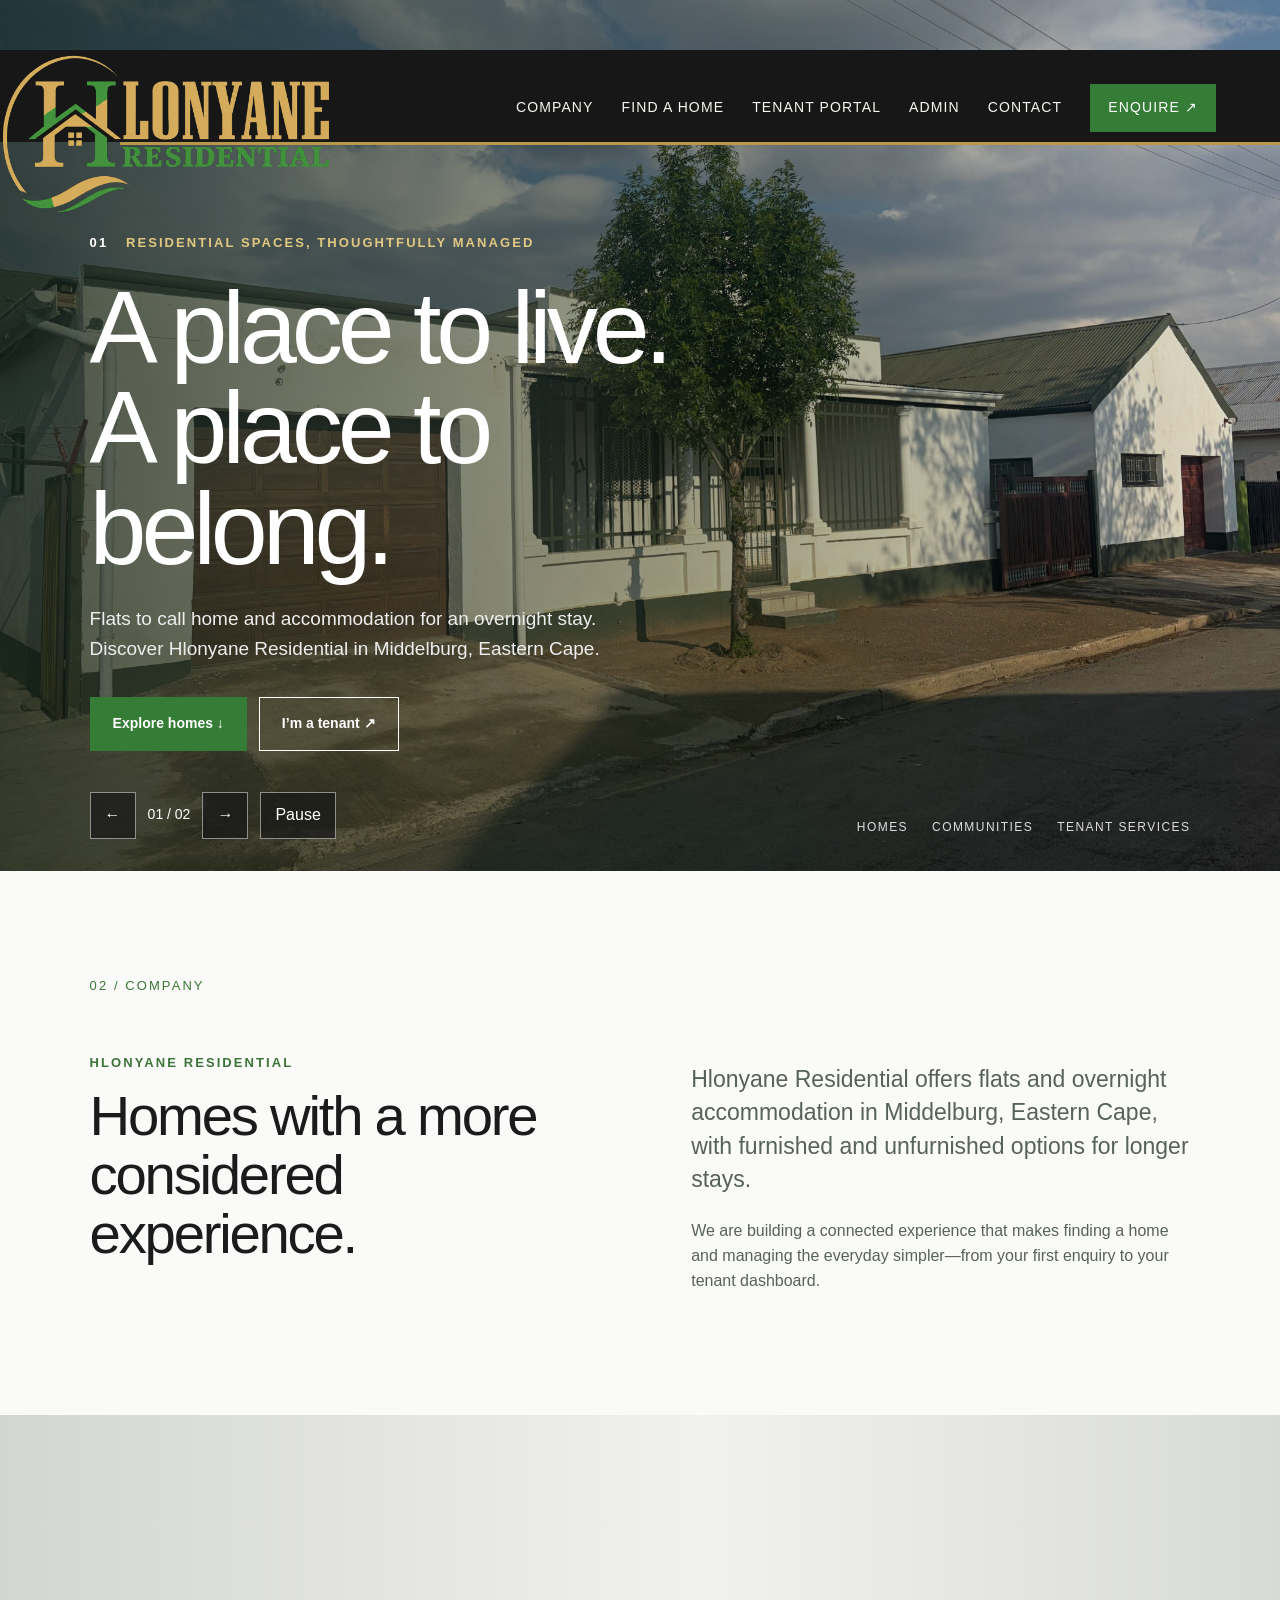
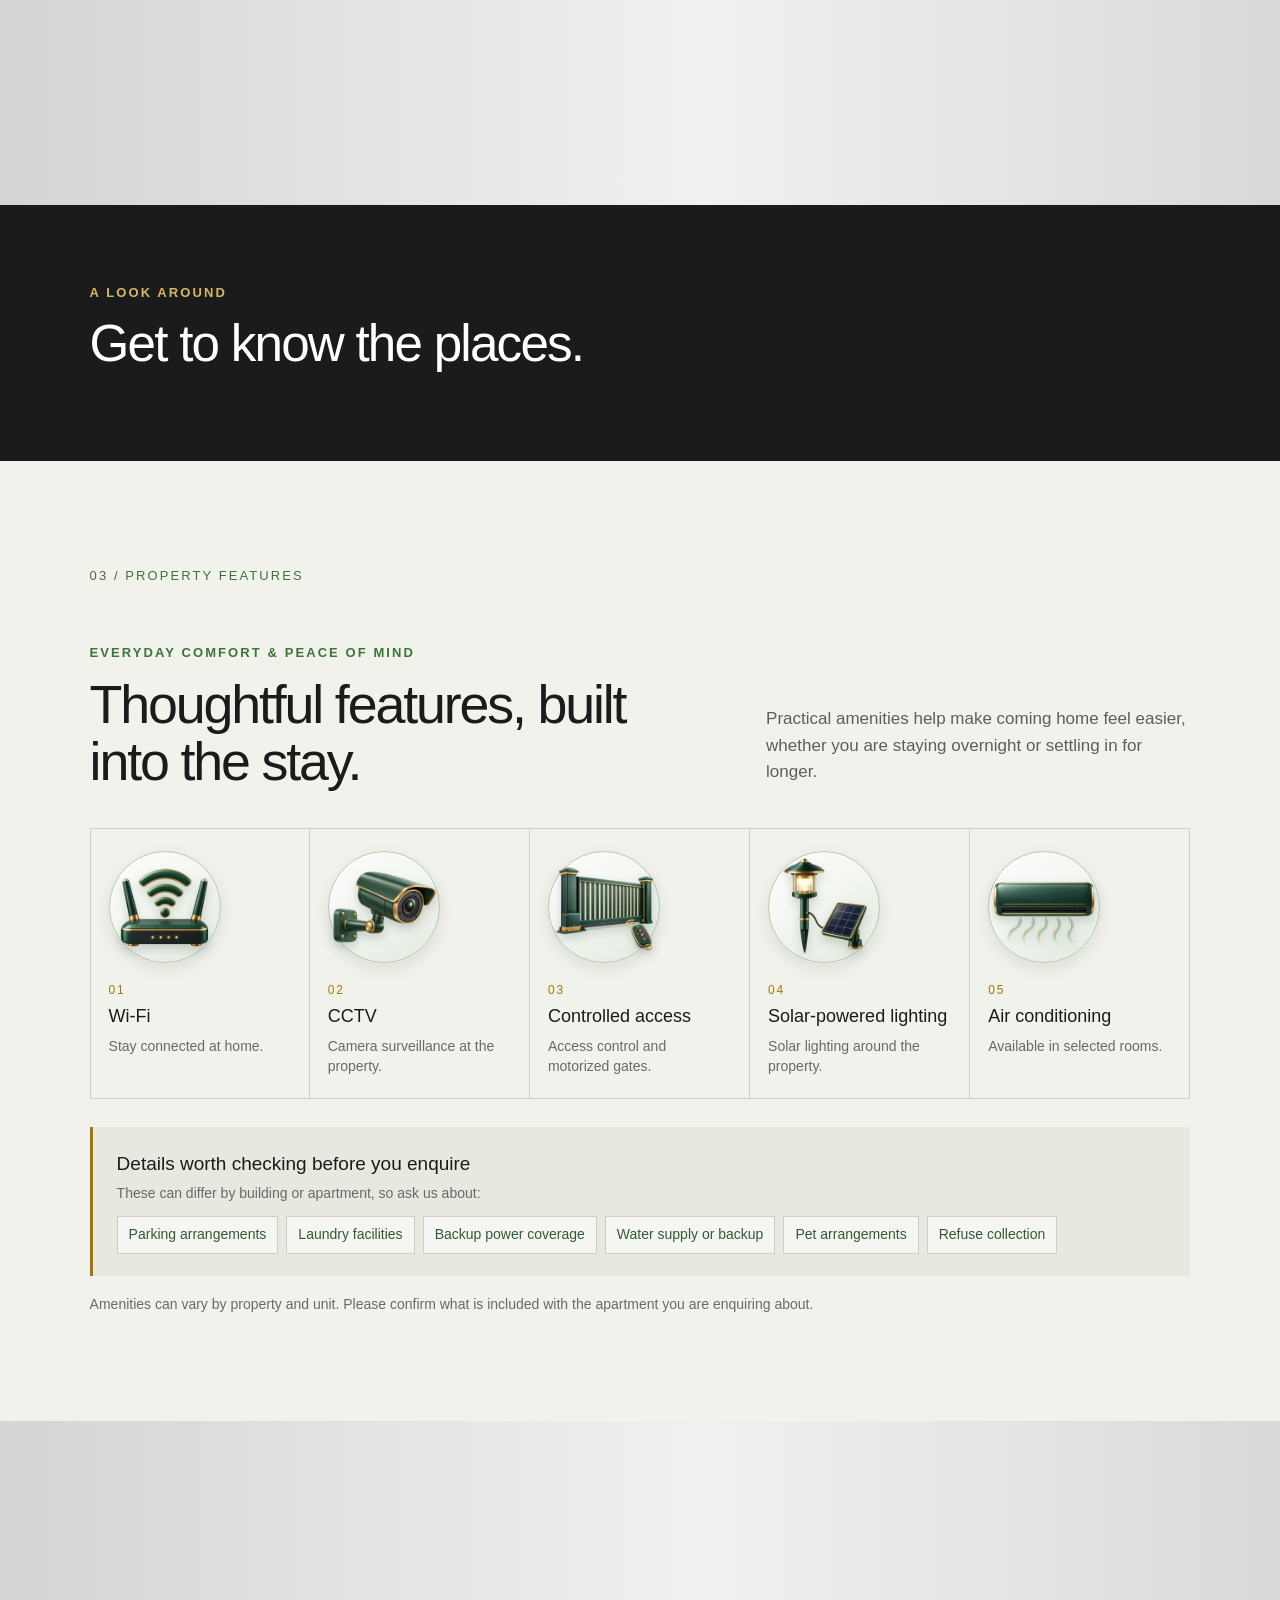
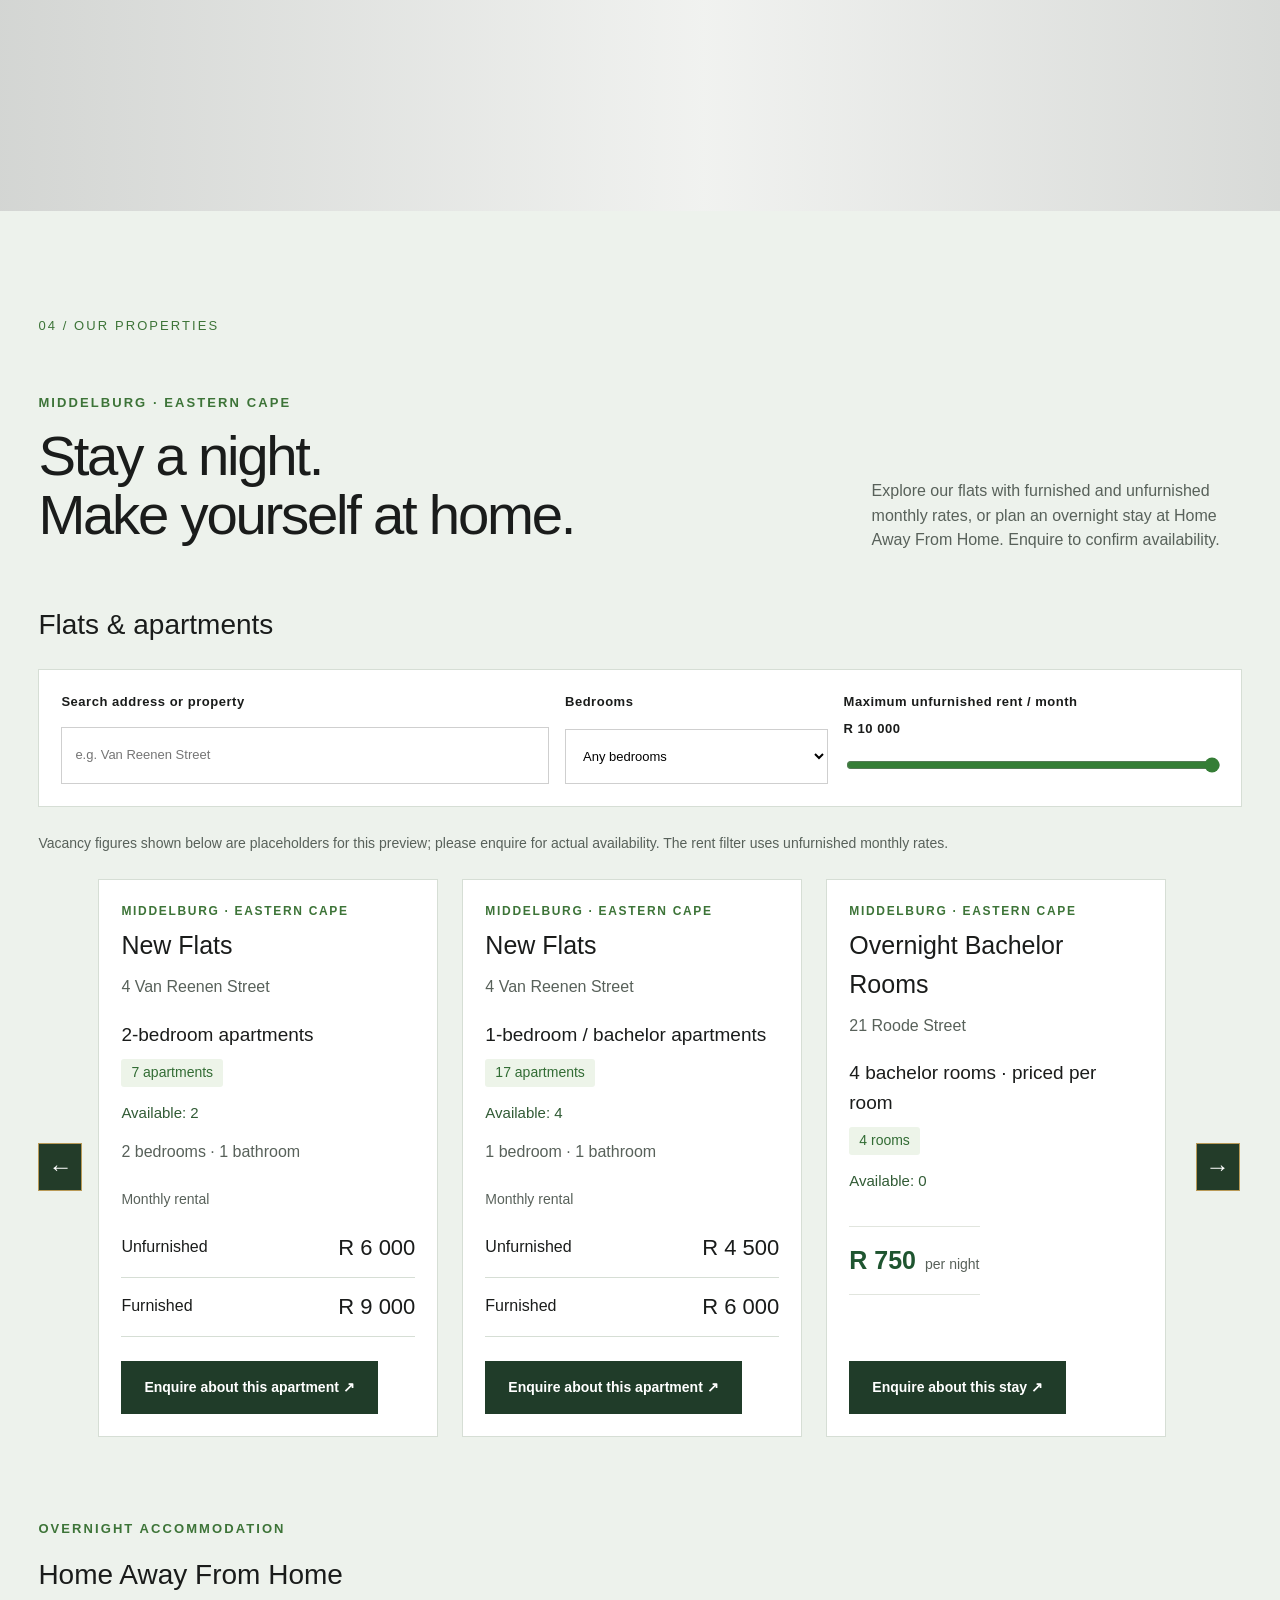
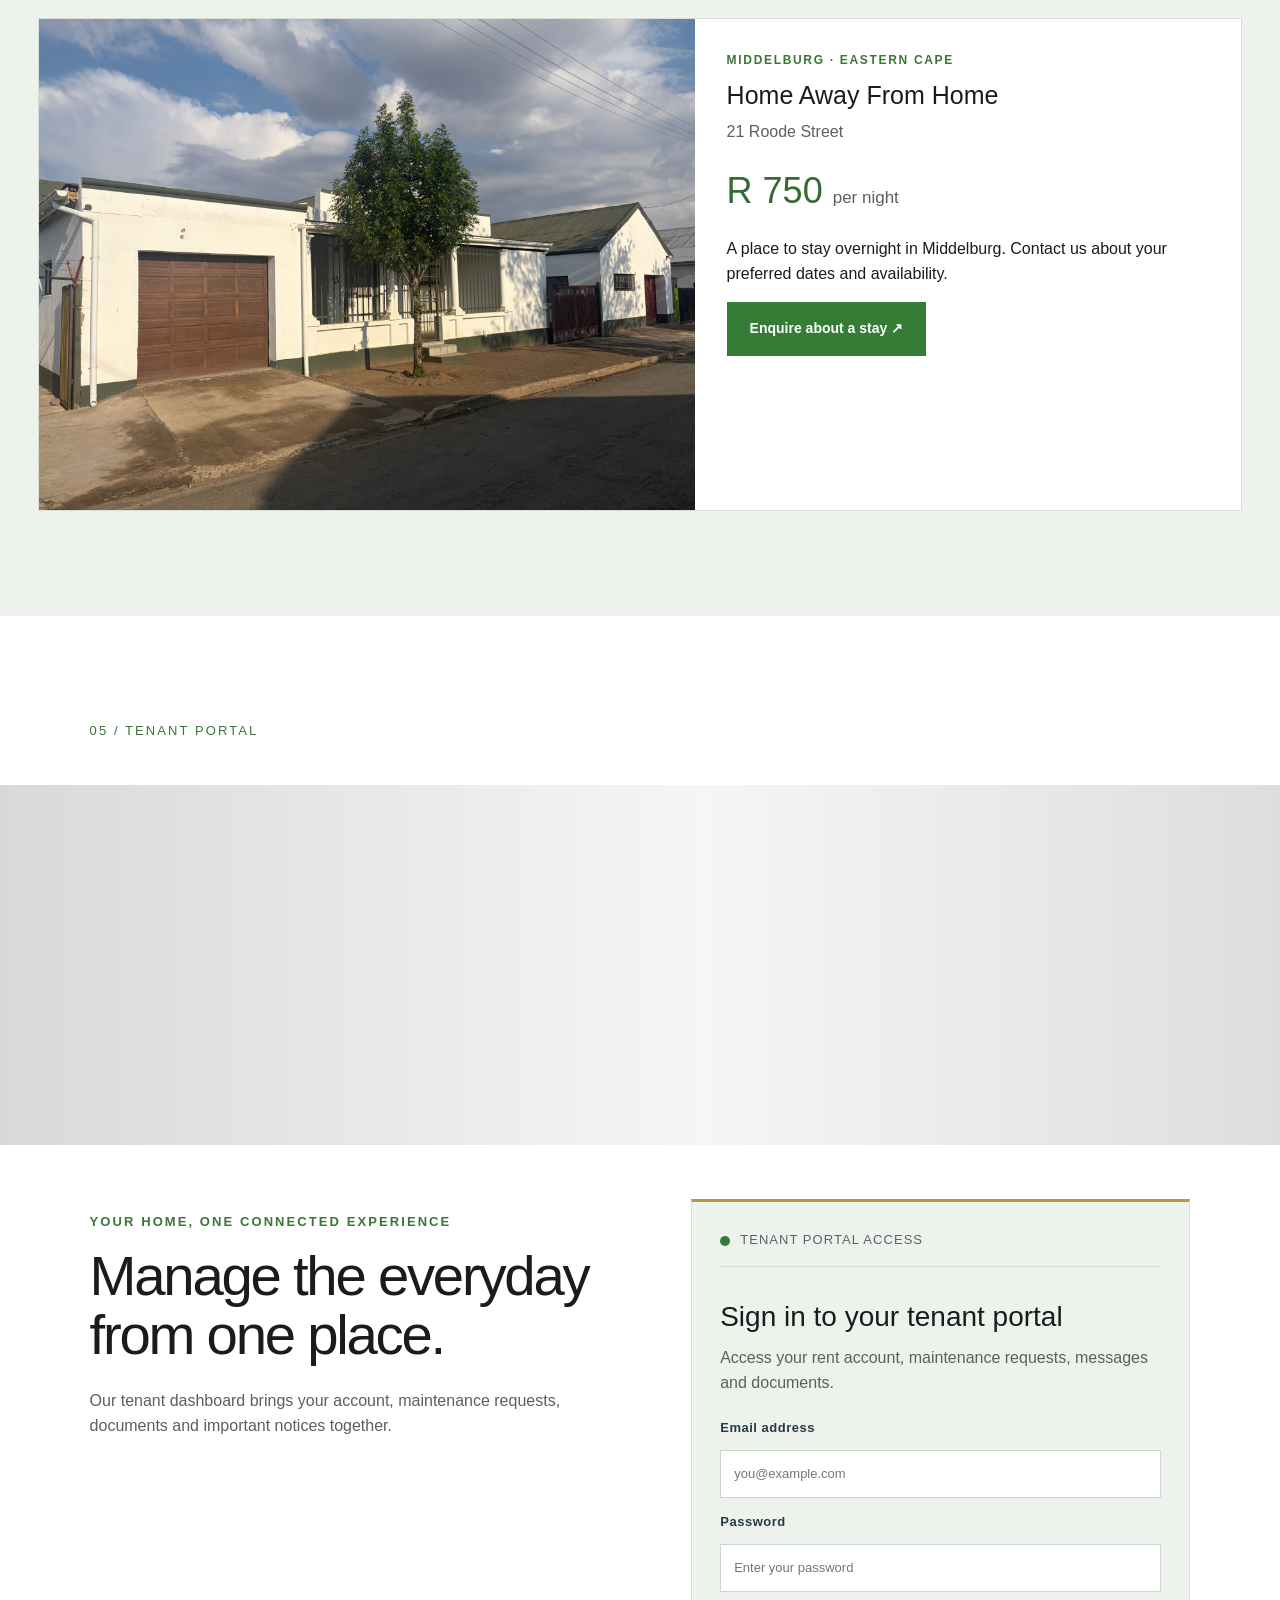
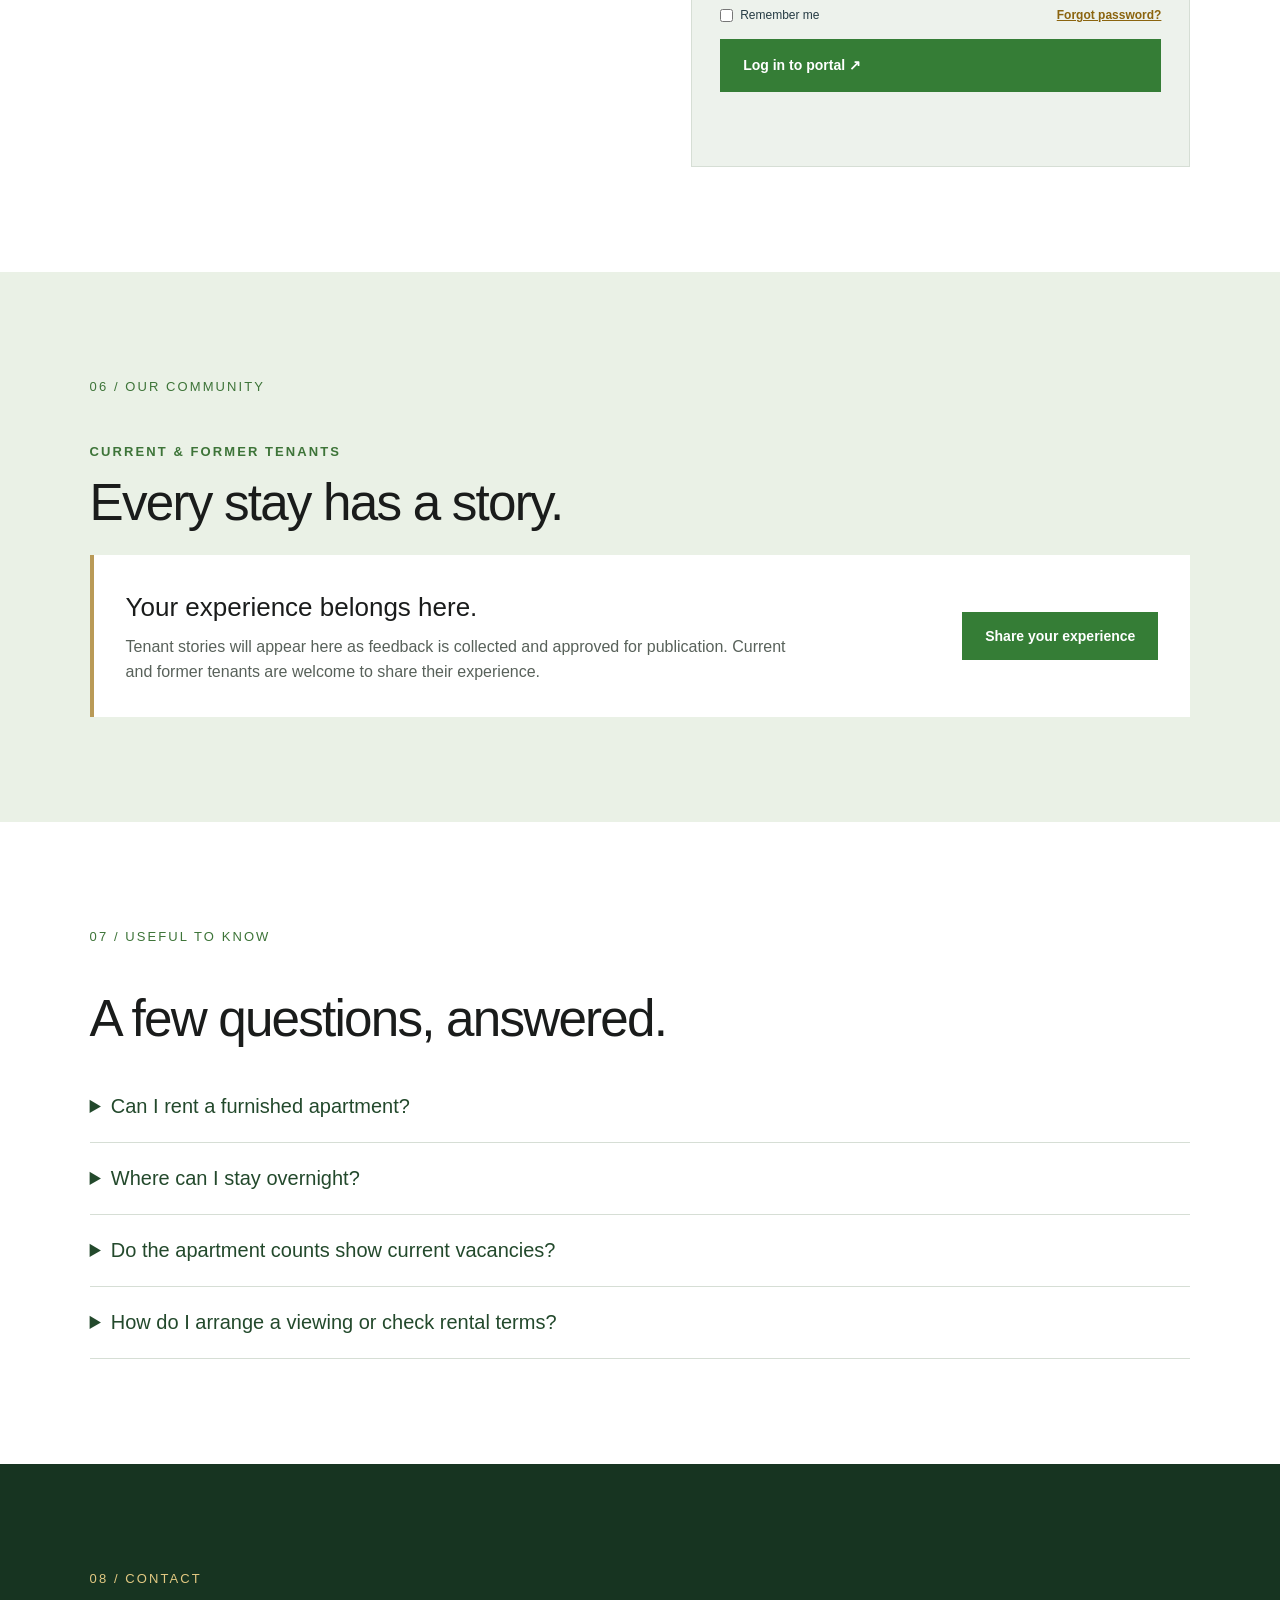
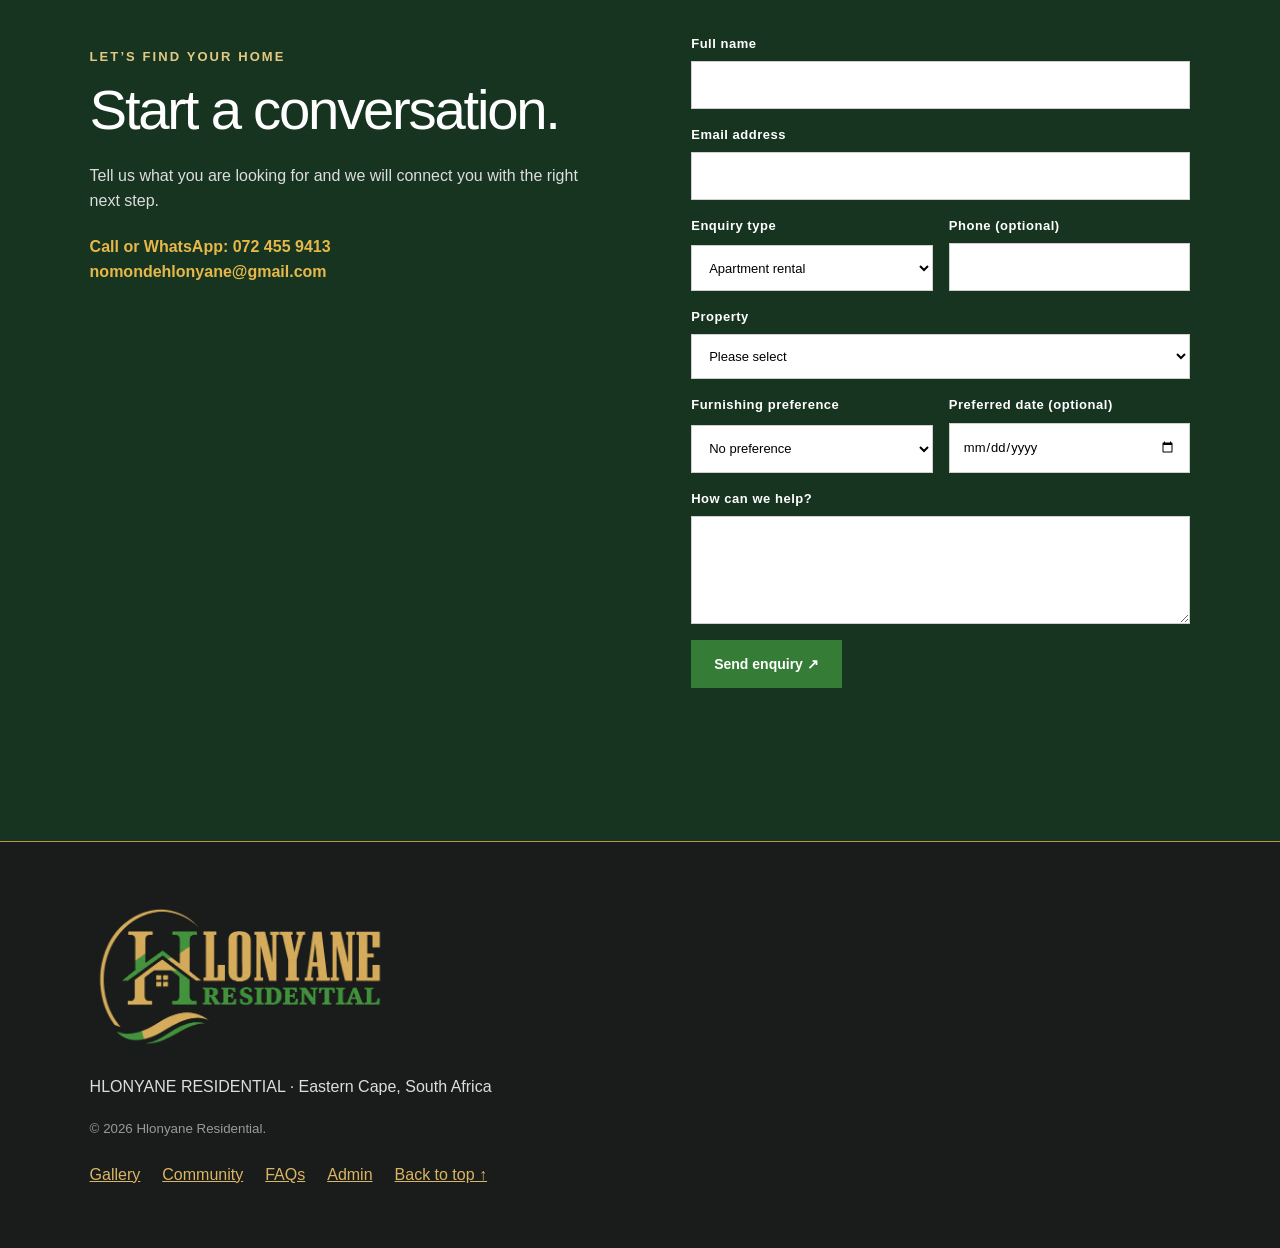
==== commit 802bb009: "Load circular profile photo editor" ====
--- a/tenant-portal/index.html
+++ b/tenant-portal/index.html
@@ -7,4 +7,4 @@
 <section id="messages" class="view"><div class="page-title"><div><p class="eyebrow">CONTACT</p><h2>Messages</h2><p class="muted">Keep your conversations with the property team together.</p></div><button class="gold-btn" id="newMessage">＋ New message</button></div><article class="card inbox" id="messageInbox"><div class="empty-help"><span>✉</span><h3>No messages yet</h3><p class="muted">Messages from Hlonyane Residential will appear here.</p></div></article></section>
 <section id="documents" class="view"><div class="page-title"><div><p class="eyebrow">YOUR FILES</p><h2>Documents</h2><p class="muted">Lease agreements, statements and notices.</p></div></div><div class="doc-grid" id="documentGrid"><article class="doc" data-doc="lease"><span class="doc-icon">PDF</span><div><a class="doc-copy-link" href="lease.html"><h3>Lease agreement</h3><p>Open and complete your tenancy agreement</p></a></div><a class="doc-action" href="lease.html" aria-label="Open lease agreement" title="Open lease agreement"><img src="download-icon.svg" alt="" aria-hidden="true"></a></article><article class="doc" data-doc="statement"><span class="doc-icon">PDF</span><div><h3>Statement</h3><p>Latest tenant statement</p></div><span class="doc-action disabled" aria-hidden="true"><img src="download-icon.svg" alt=""></span></article><article class="doc" data-doc="handbook"><span class="doc-icon">PDF</span><div><h3>Tenant handbook</h3><p>Hlonyane Residential tenant guide</p></div><span class="doc-action disabled" aria-hidden="true"><img src="download-icon.svg" alt=""></span></article></div></section>
 <section id="profile" class="view"><div class="page-title"><div><p class="eyebrow">ACCOUNT</p><h2>My profile</h2><p class="muted">Your enrolled tenant details.</p></div></div><article class="card profile-card"><div class="profile-head"><div class="avatar large">HR</div><div><h3 id="profileName">Tenant</h3><p class="muted" id="profileMeta">Enrolled tenant</p></div></div><div class="profile-fields"><div><span>Email</span><strong id="profileEmail">—</strong></div><div><span>Mobile</span><strong id="profileMobile">—</strong></div><div><span>Emergency contact</span><strong id="profileEmergency">—</strong></div><div><span>Property</span><strong id="profileProperty">—</strong></div><div><span>Furnishing</span><strong id="profileFurnishing">—</strong></div><div><span>Tenant ID</span><strong id="profileTenantId">—</strong></div></div></article></section>
-</main></div><div class="toast" id="toast"></div><script src="../resend-client.js"></script><script src="app.js?v=20260930-2"></script><script src="portal-fixes.js?v=20260930-2"></script><script src="portal-restored.js?v=20260930-2"></script><script src="portal-hardening.js?v=20260930-4"></script><script src="profile-session-fixes.js?v=20261003-1"></script><script src="portal-landlord-messages.js?v=20260930-3"></script></body></html>+</main></div><div class="toast" id="toast"></div><script src="../resend-client.js"></script><script src="app.js?v=20260930-2"></script><script src="portal-fixes.js?v=20260930-2"></script><script src="portal-restored.js?v=20260930-2"></script><script src="portal-hardening.js?v=20260930-4"></script><script src="profile-session-fixes.js?v=20261003-2"></script><script src="portal-landlord-messages.js?v=20260930-3"></script></body></html>
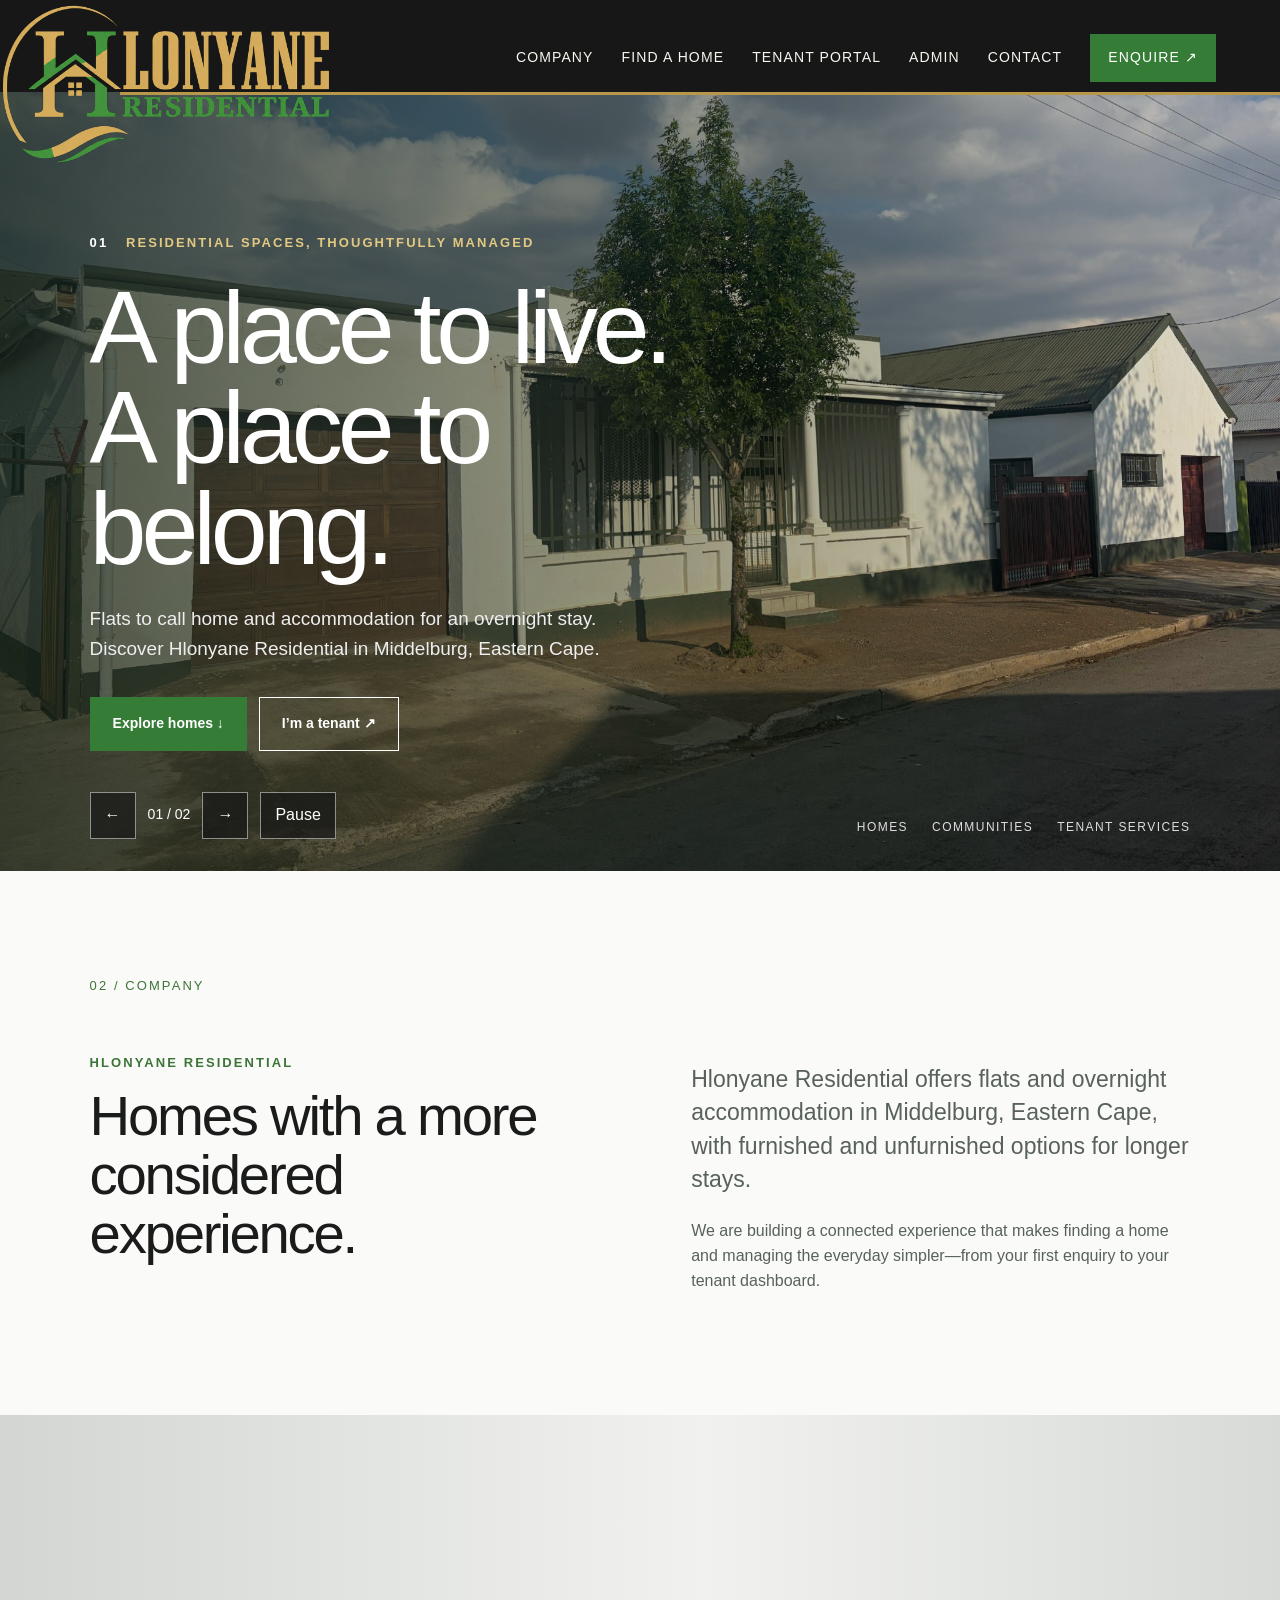
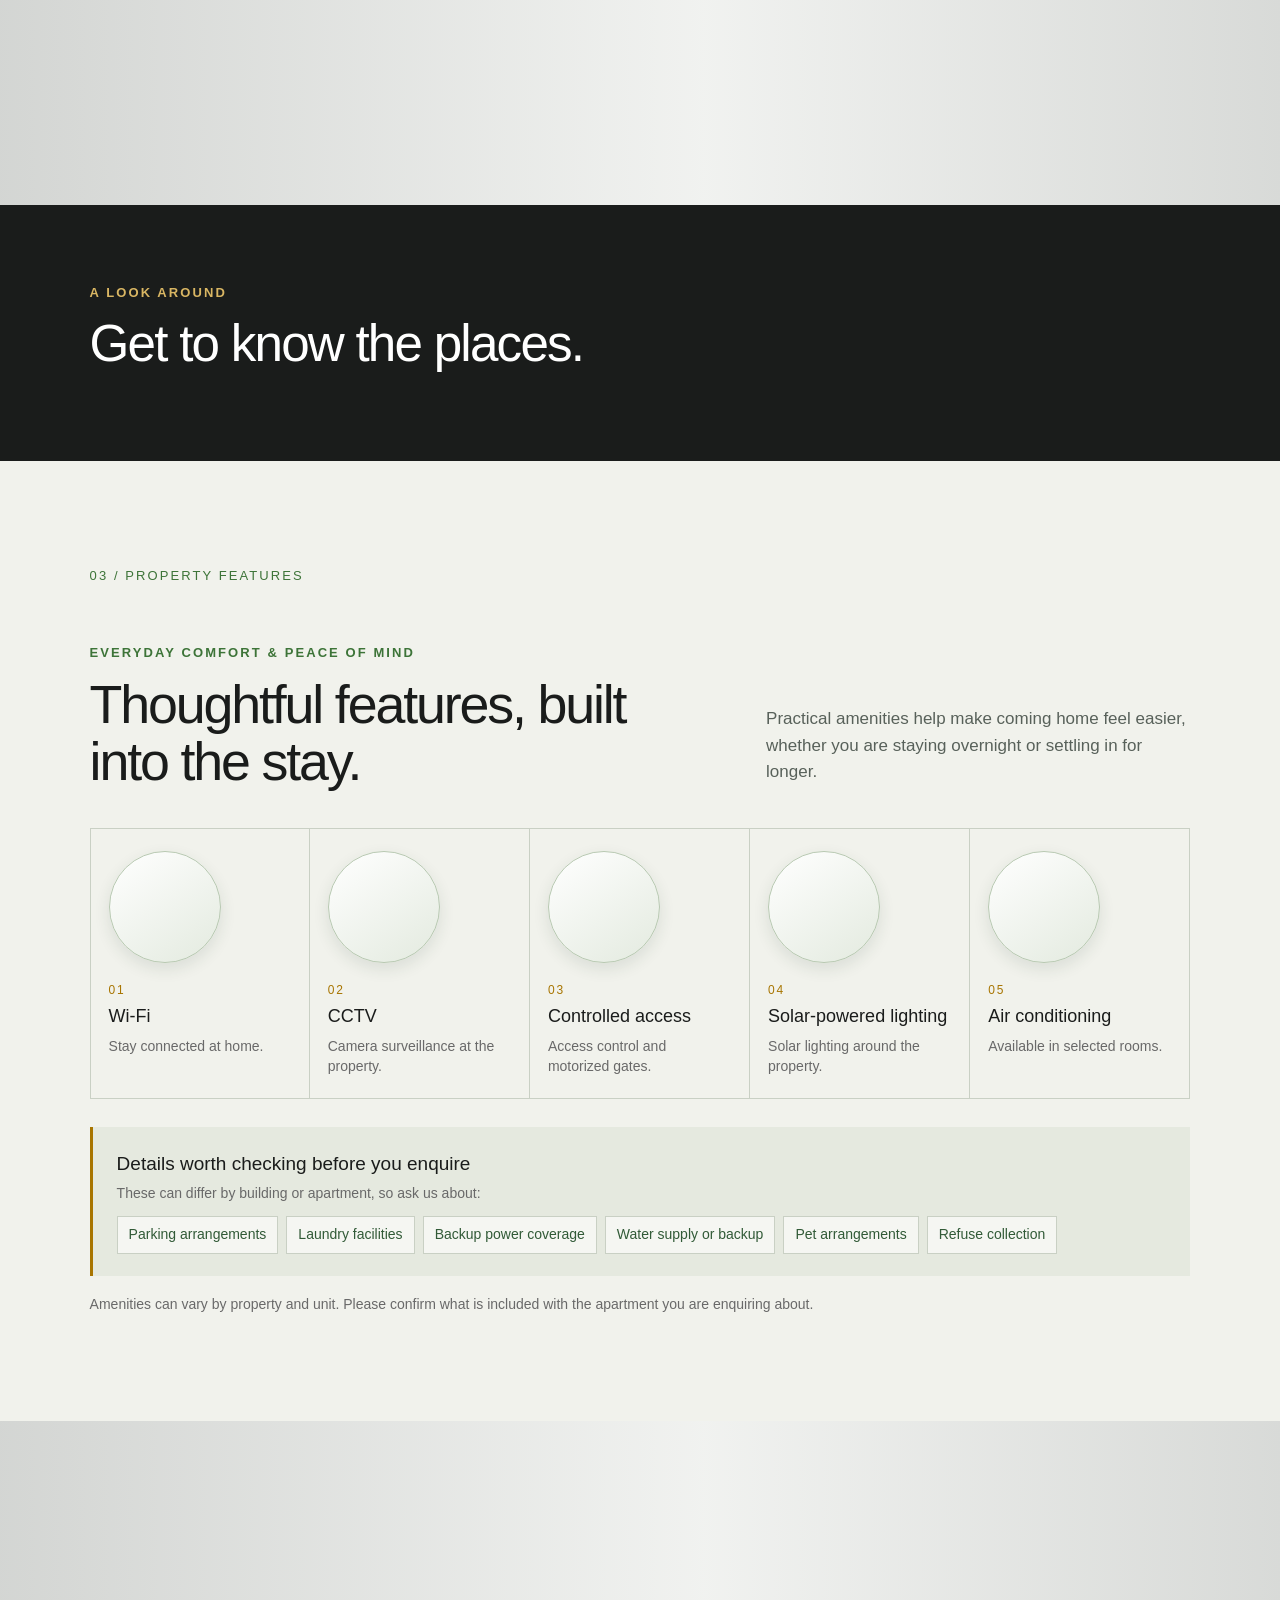
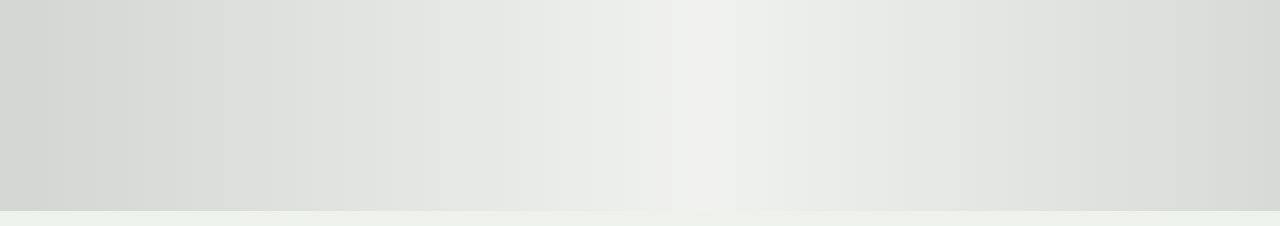
==== commit 28244382: "Load Home and Away database sync" ====
--- a/tenant-portal/index.html
+++ b/tenant-portal/index.html
@@ -7,4 +7,4 @@
 <section id="messages" class="view"><div class="page-title"><div><p class="eyebrow">CONTACT</p><h2>Messages</h2><p class="muted">Keep your conversations with the property team together.</p></div><button class="gold-btn" id="newMessage">＋ New message</button></div><article class="card inbox" id="messageInbox"><div class="empty-help"><span>✉</span><h3>No messages yet</h3><p class="muted">Messages from Hlonyane Residential will appear here.</p></div></article></section>
 <section id="documents" class="view"><div class="page-title"><div><p class="eyebrow">YOUR FILES</p><h2>Documents</h2><p class="muted">Lease agreements, statements and notices.</p></div></div><div class="doc-grid" id="documentGrid"><article class="doc" data-doc="lease"><span class="doc-icon">PDF</span><div><a class="doc-copy-link" href="lease.html"><h3>Lease agreement</h3><p>Open and complete your tenancy agreement</p></a></div><a class="doc-action" href="lease.html" aria-label="Open lease agreement" title="Open lease agreement"><img src="download-icon.svg" alt="" aria-hidden="true"></a></article><article class="doc" data-doc="statement"><span class="doc-icon">PDF</span><div><h3>Statement</h3><p>Latest tenant statement</p></div><span class="doc-action disabled" aria-hidden="true"><img src="download-icon.svg" alt=""></span></article><article class="doc" data-doc="handbook"><span class="doc-icon">PDF</span><div><h3>Tenant handbook</h3><p>Hlonyane Residential tenant guide</p></div><span class="doc-action disabled" aria-hidden="true"><img src="download-icon.svg" alt=""></span></article></div></section>
 <section id="profile" class="view"><div class="page-title"><div><p class="eyebrow">ACCOUNT</p><h2>My profile</h2><p class="muted">Your enrolled tenant details.</p></div></div><article class="card profile-card"><div class="profile-head"><div class="avatar large">HR</div><div><h3 id="profileName">Tenant</h3><p class="muted" id="profileMeta">Enrolled tenant</p></div></div><div class="profile-fields"><div><span>Email</span><strong id="profileEmail">—</strong></div><div><span>Mobile</span><strong id="profileMobile">—</strong></div><div><span>Emergency contact</span><strong id="profileEmergency">—</strong></div><div><span>Property</span><strong id="profileProperty">—</strong></div><div><span>Furnishing</span><strong id="profileFurnishing">—</strong></div><div><span>Tenant ID</span><strong id="profileTenantId">—</strong></div></div></article></section>
-</main></div><div class="toast" id="toast"></div><script src="../resend-client.js"></script><script src="app.js?v=20260930-2"></script><script src="portal-fixes.js?v=20260930-2"></script><script src="portal-restored.js?v=20260930-2"></script><script src="portal-hardening.js?v=20260930-4"></script><script src="profile-session-fixes.js?v=20261003-2"></script><script src="portal-landlord-messages.js?v=20260930-3"></script></body></html>+</main></div><div class="toast" id="toast"></div><script src="../resend-client.js"></script><script src="app.js?v=20260930-2"></script><script src="portal-fixes.js?v=20260930-2"></script><script src="portal-restored.js?v=20260930-2"></script><script src="portal-hardening.js?v=20260930-4"></script><script src="profile-session-fixes.js?v=20261003-2"></script><script src="home-away-sync.js?v=20261003-1"></script><script src="portal-landlord-messages.js?v=20260930-3"></script></body></html>
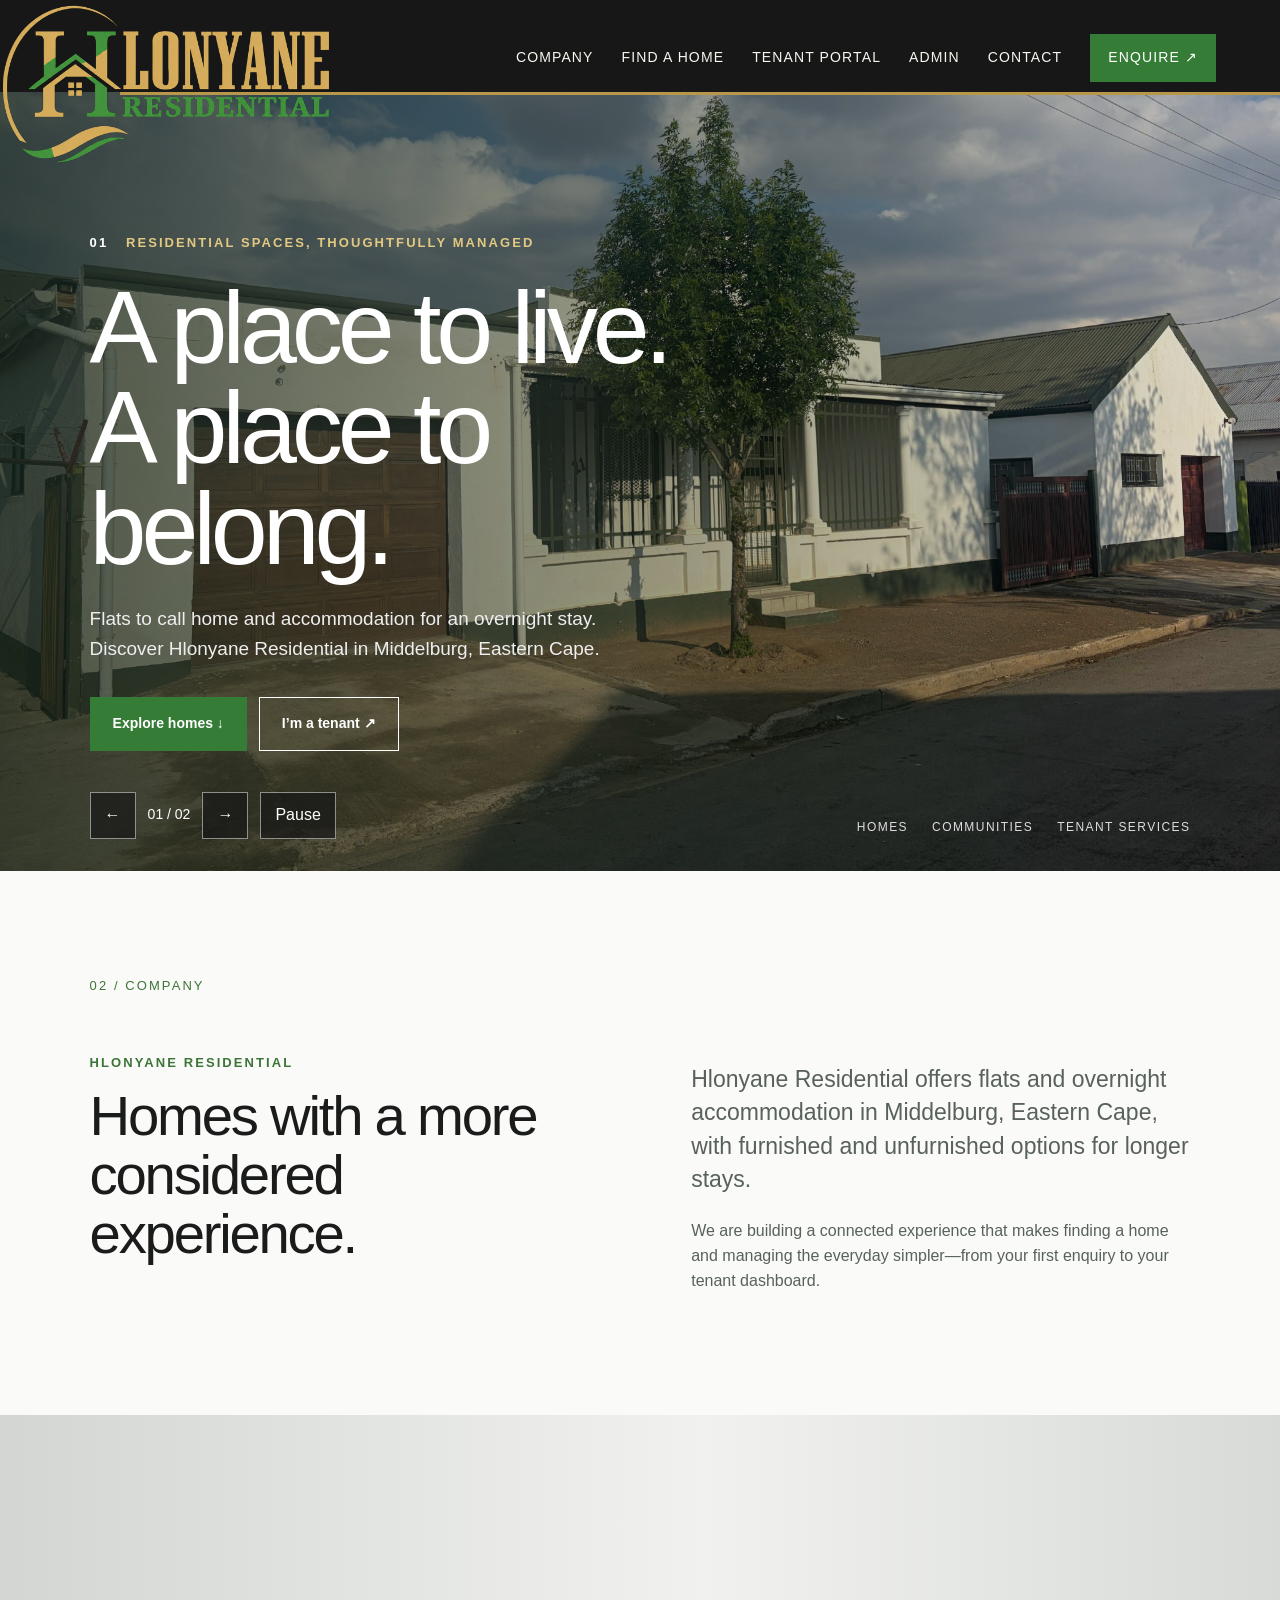
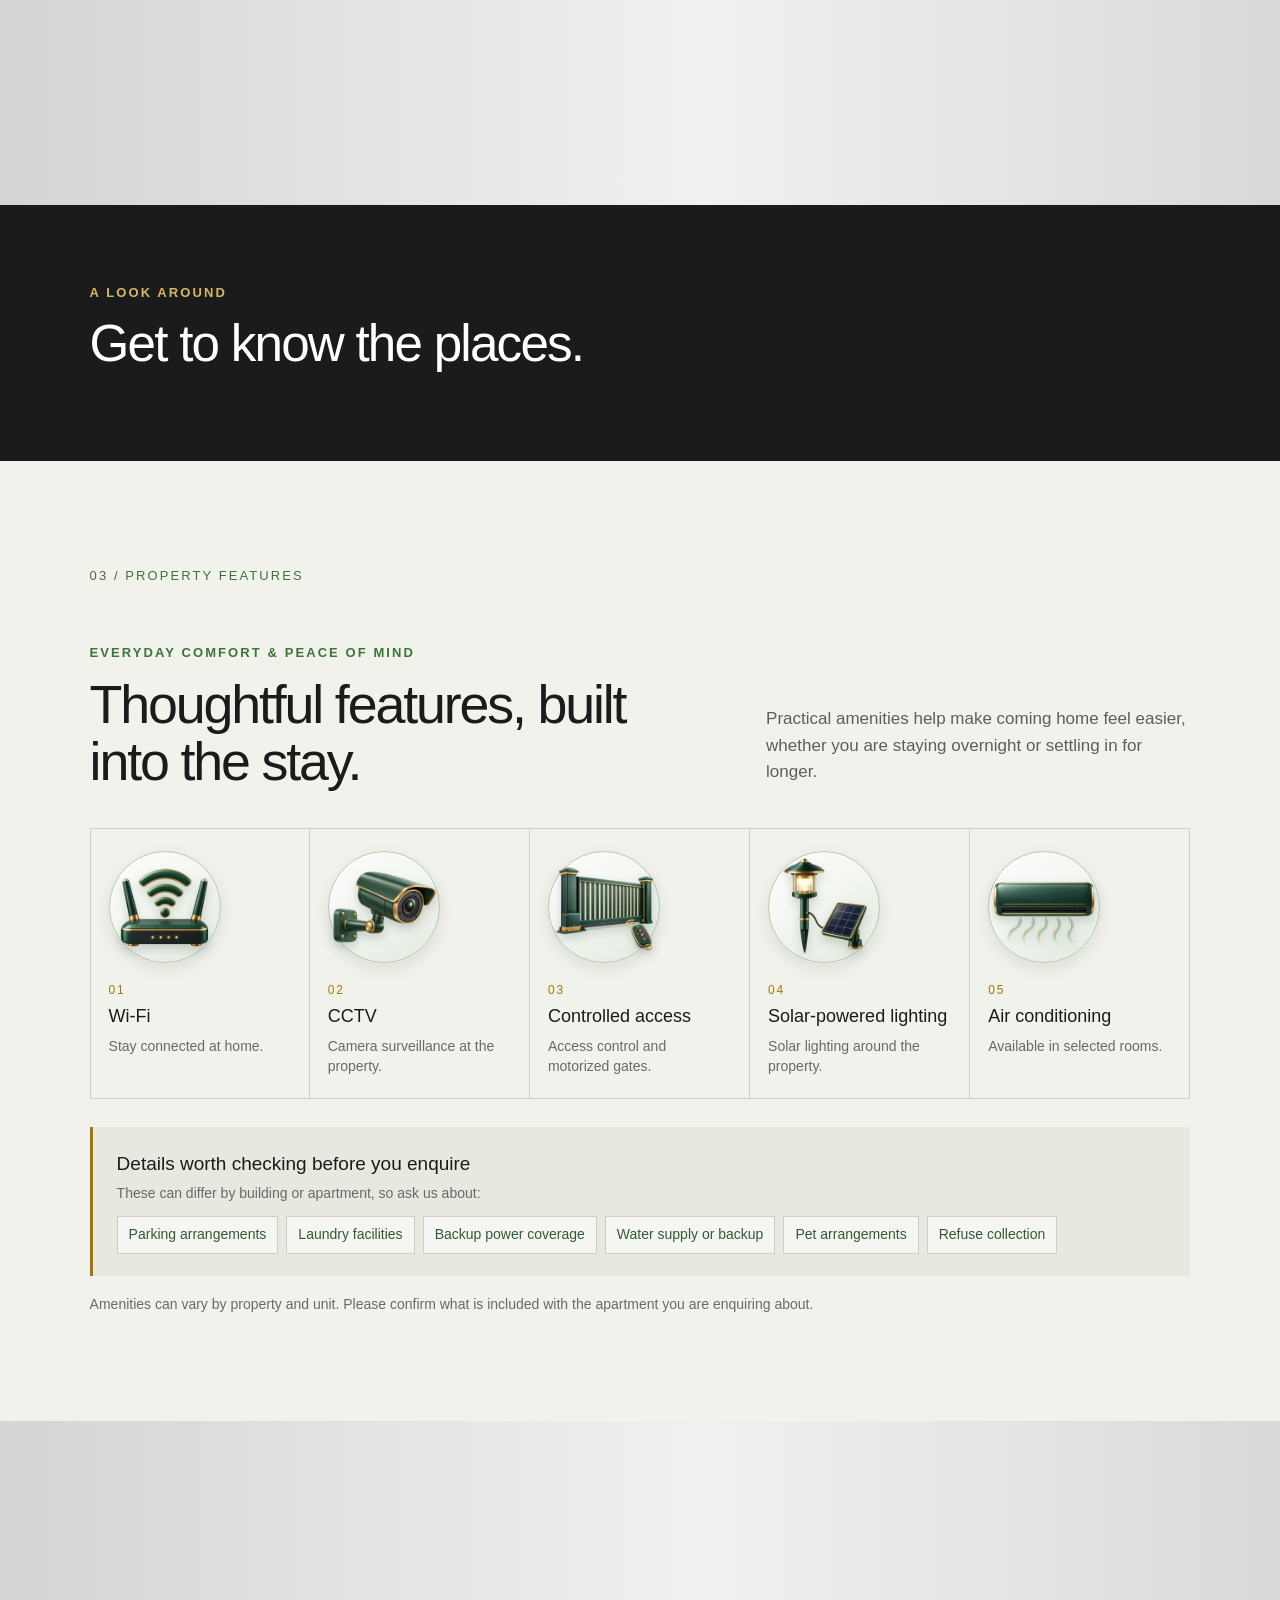
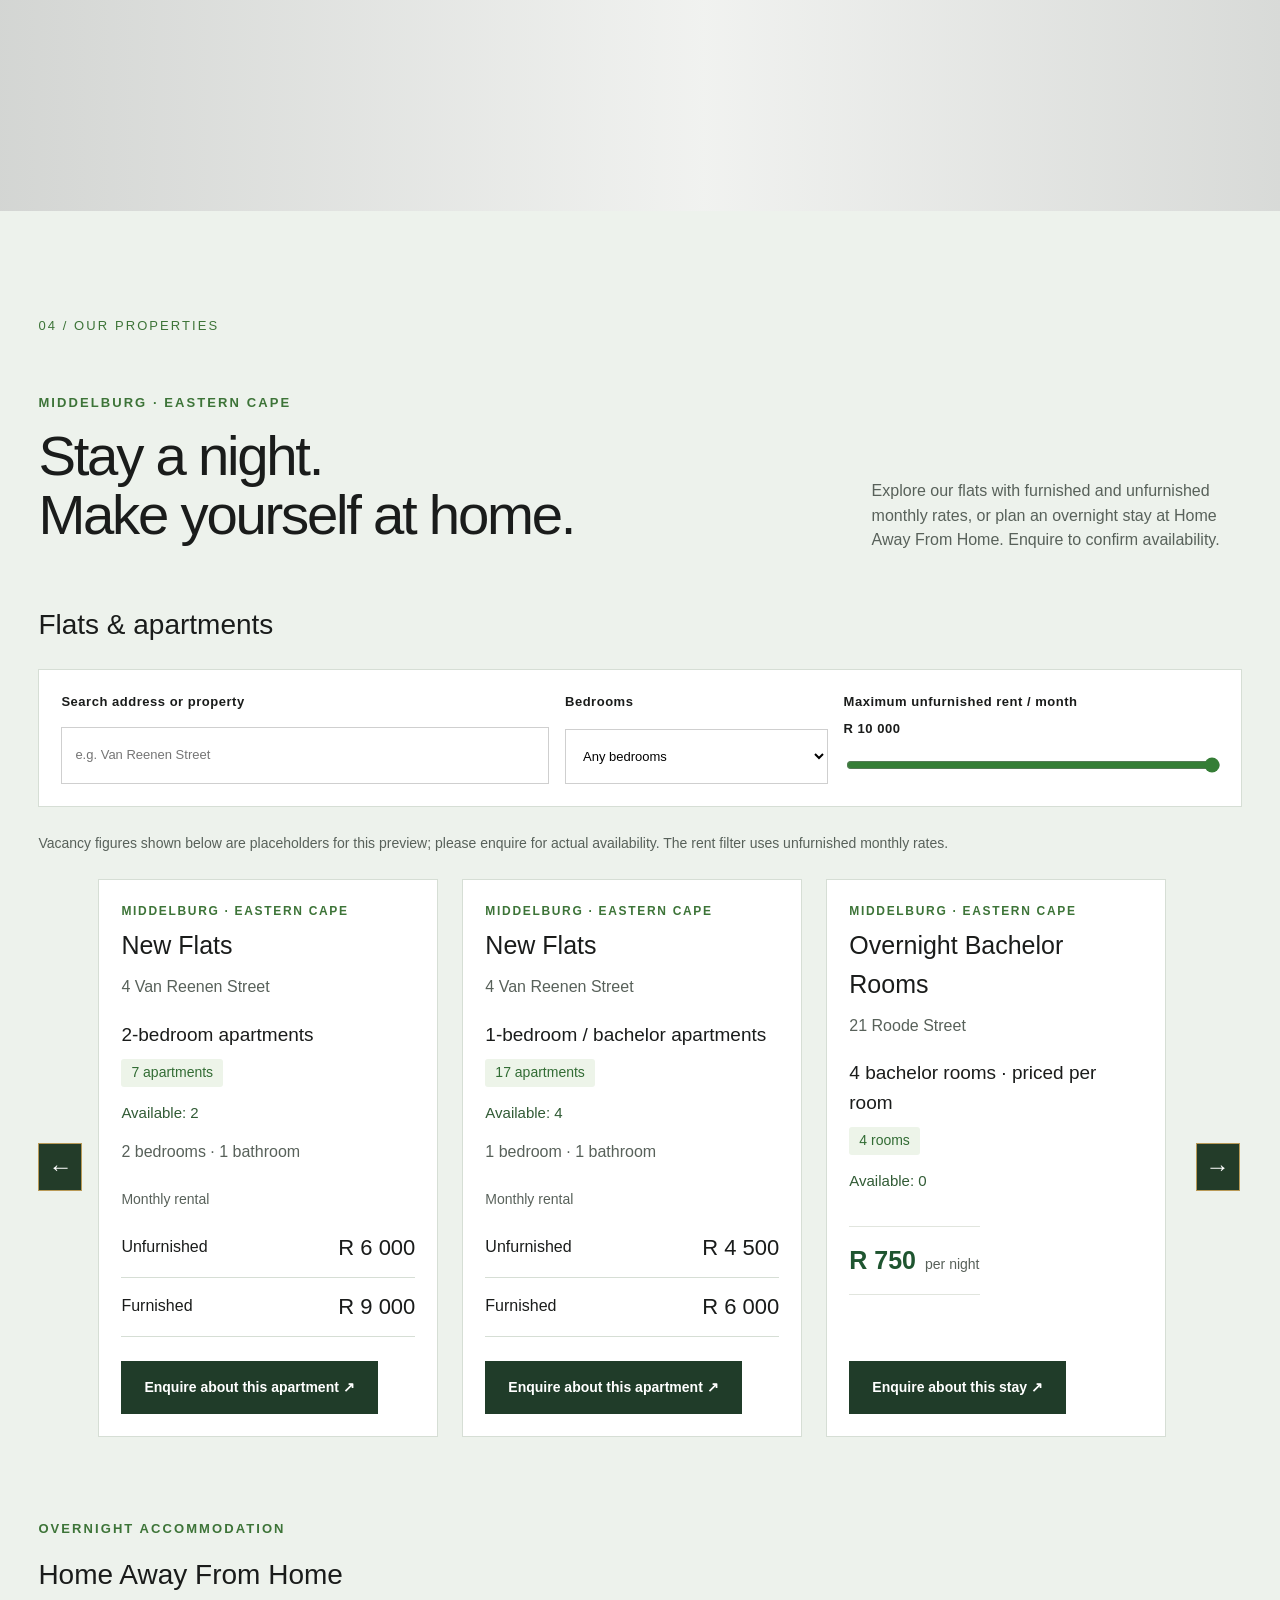
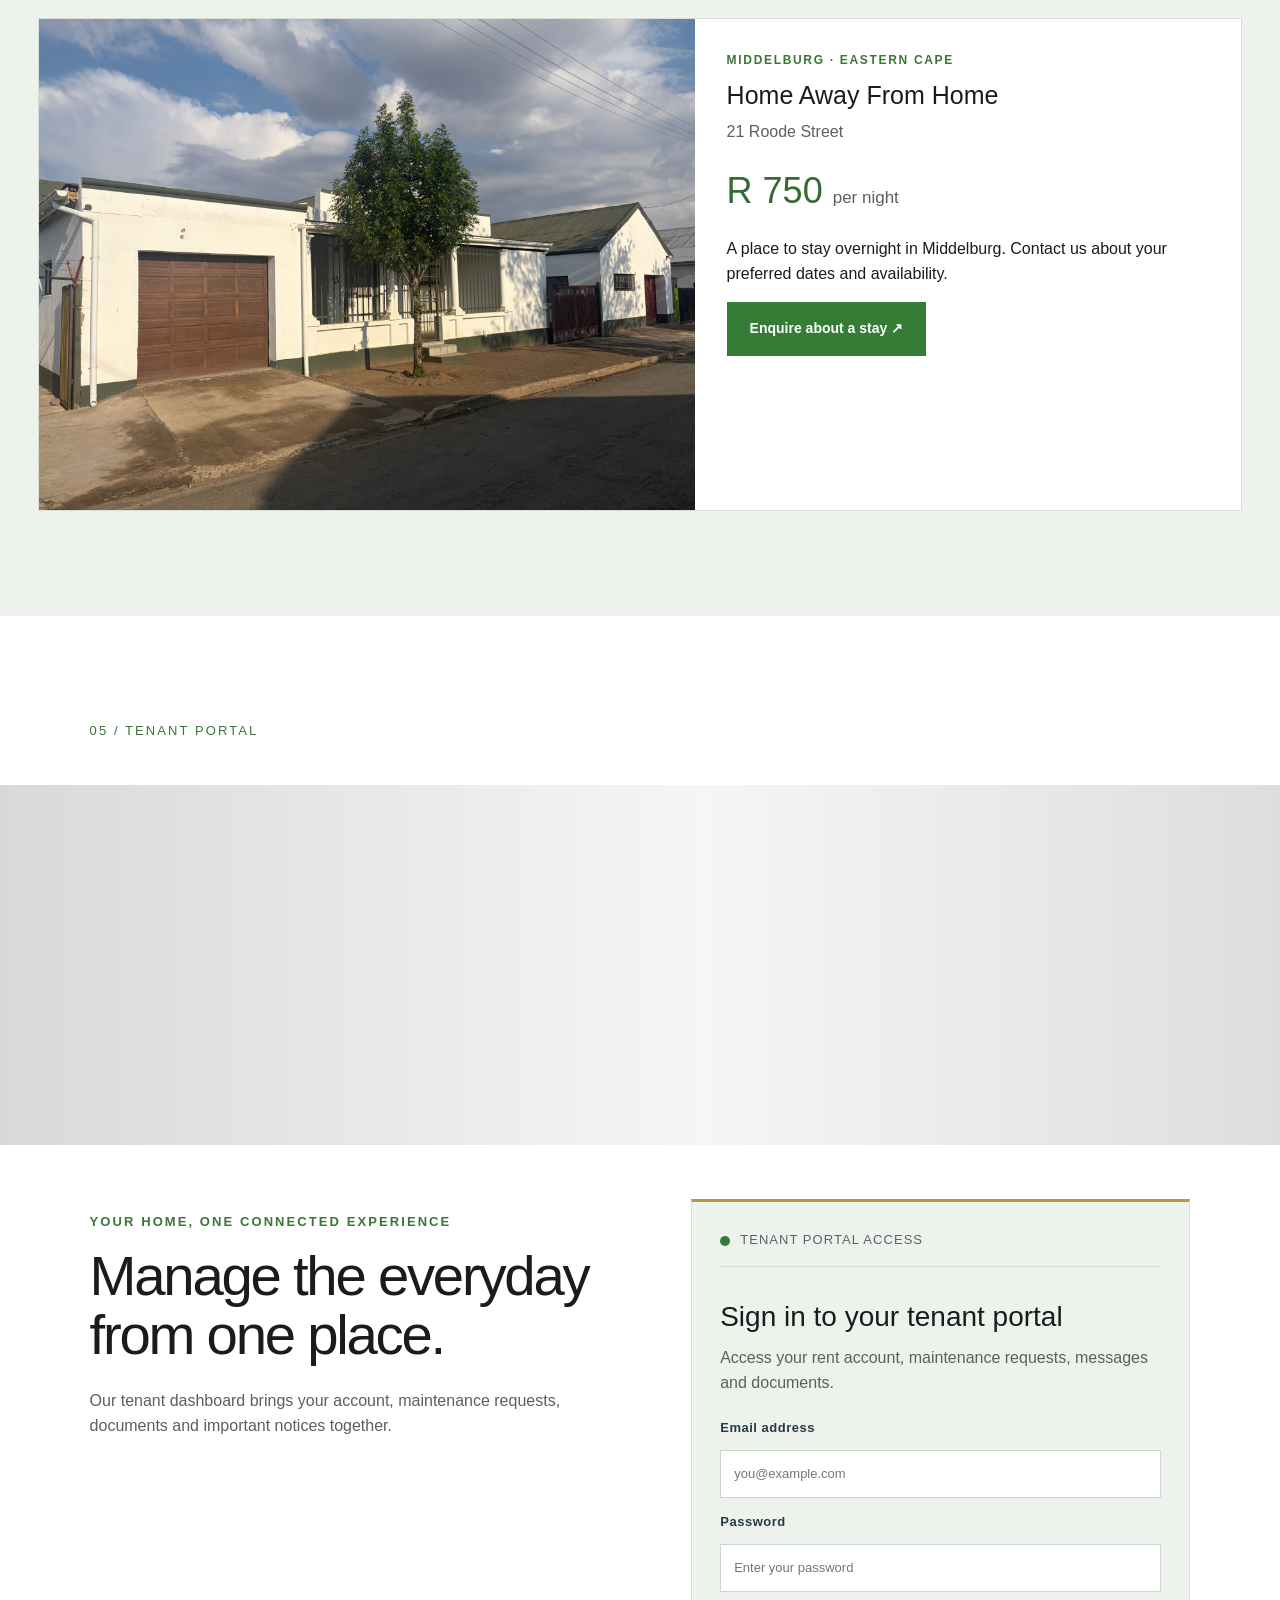
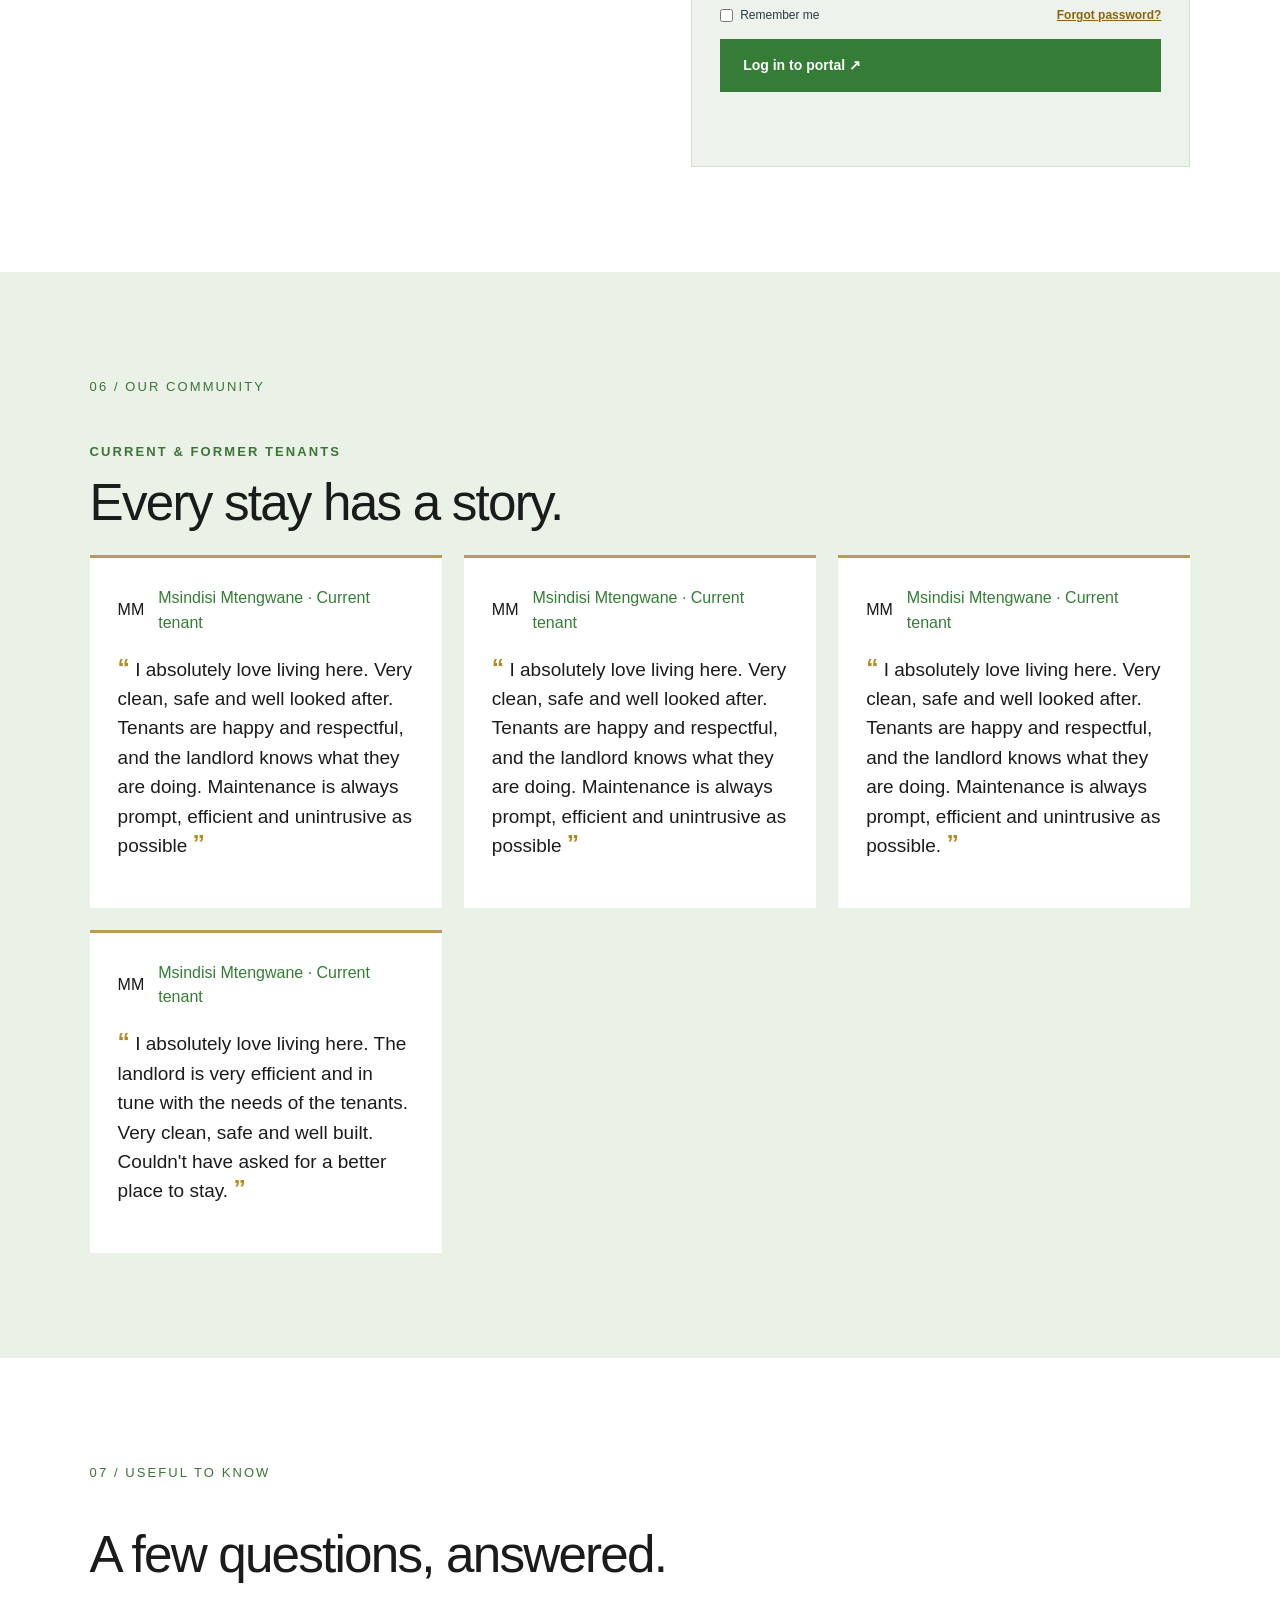
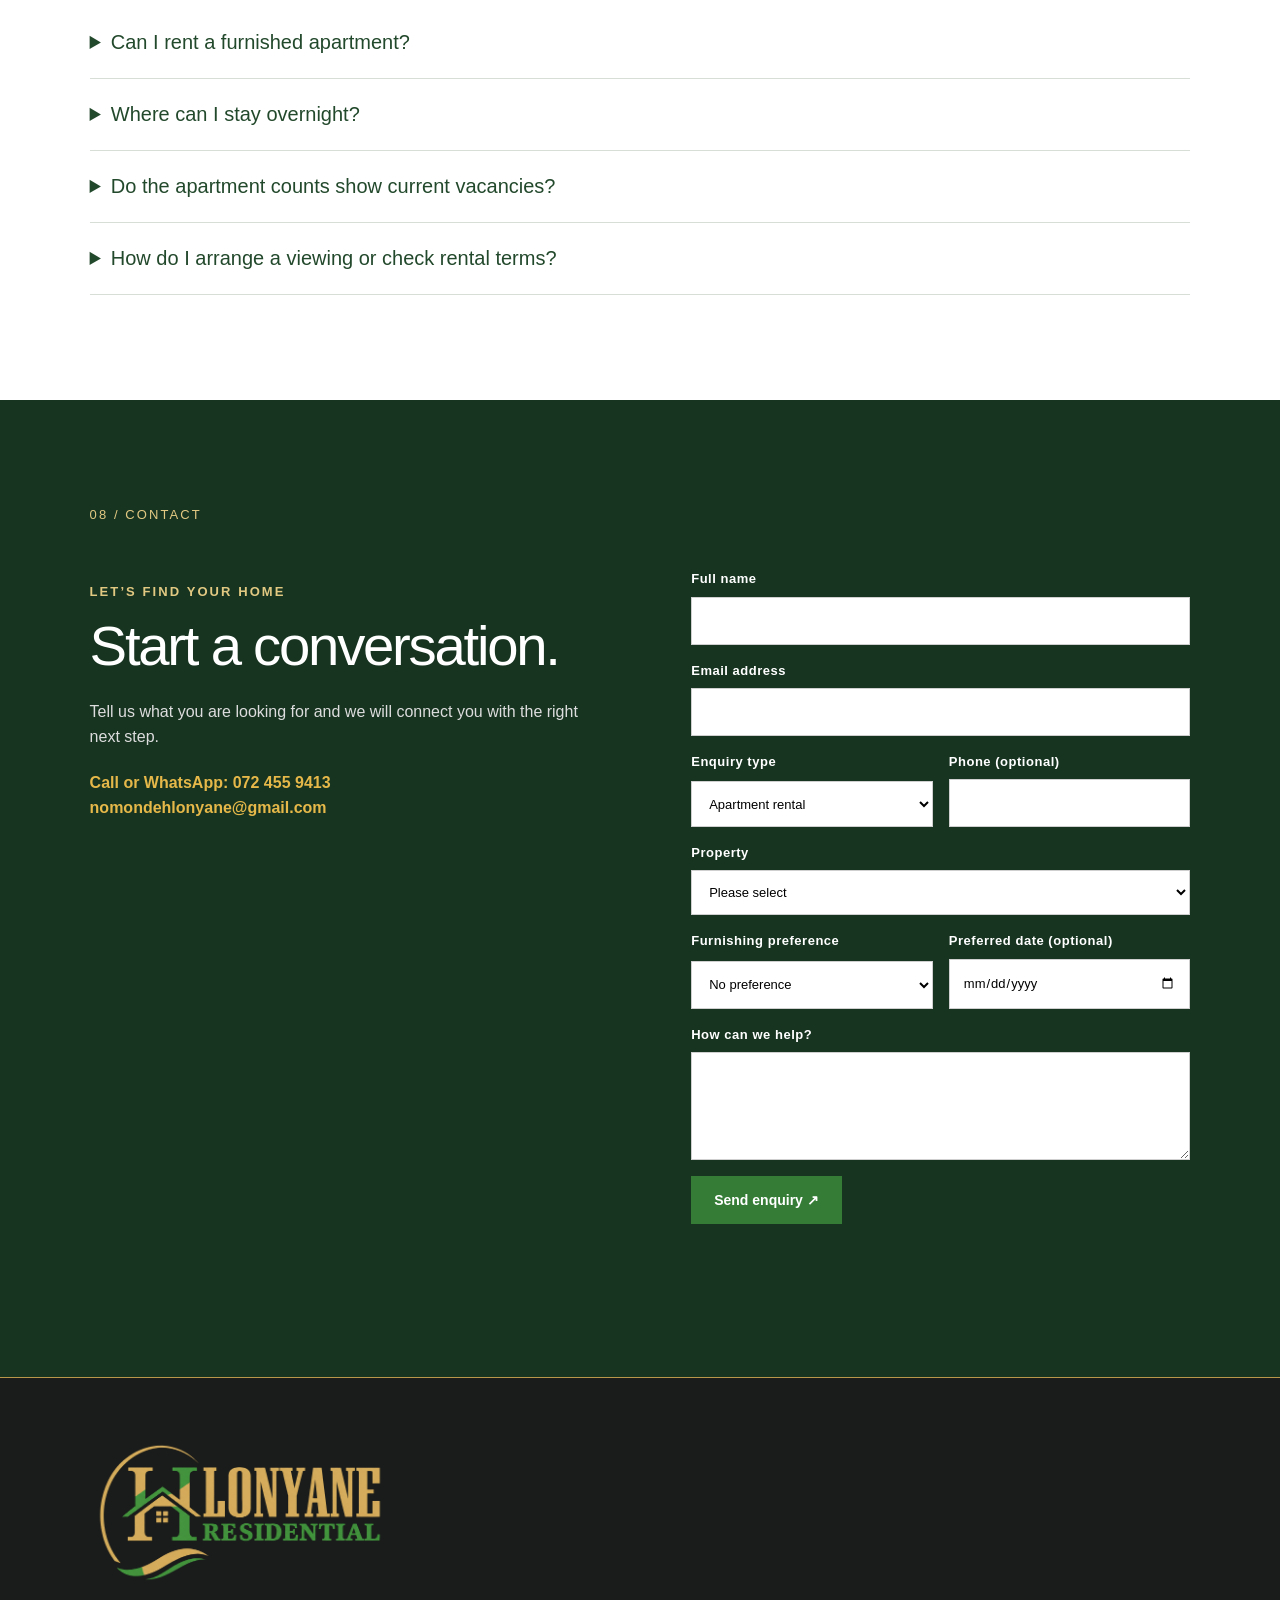
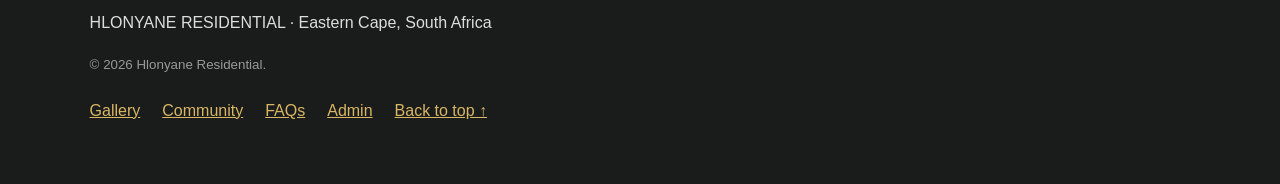
==== commit 8033f030: "Load tenant notice database sync" ====
--- a/tenant-portal/index.html
+++ b/tenant-portal/index.html
@@ -7,4 +7,4 @@
 <section id="messages" class="view"><div class="page-title"><div><p class="eyebrow">CONTACT</p><h2>Messages</h2><p class="muted">Keep your conversations with the property team together.</p></div><button class="gold-btn" id="newMessage">＋ New message</button></div><article class="card inbox" id="messageInbox"><div class="empty-help"><span>✉</span><h3>No messages yet</h3><p class="muted">Messages from Hlonyane Residential will appear here.</p></div></article></section>
 <section id="documents" class="view"><div class="page-title"><div><p class="eyebrow">YOUR FILES</p><h2>Documents</h2><p class="muted">Lease agreements, statements and notices.</p></div></div><div class="doc-grid" id="documentGrid"><article class="doc" data-doc="lease"><span class="doc-icon">PDF</span><div><a class="doc-copy-link" href="lease.html"><h3>Lease agreement</h3><p>Open and complete your tenancy agreement</p></a></div><a class="doc-action" href="lease.html" aria-label="Open lease agreement" title="Open lease agreement"><img src="download-icon.svg" alt="" aria-hidden="true"></a></article><article class="doc" data-doc="statement"><span class="doc-icon">PDF</span><div><h3>Statement</h3><p>Latest tenant statement</p></div><span class="doc-action disabled" aria-hidden="true"><img src="download-icon.svg" alt=""></span></article><article class="doc" data-doc="handbook"><span class="doc-icon">PDF</span><div><h3>Tenant handbook</h3><p>Hlonyane Residential tenant guide</p></div><span class="doc-action disabled" aria-hidden="true"><img src="download-icon.svg" alt=""></span></article></div></section>
 <section id="profile" class="view"><div class="page-title"><div><p class="eyebrow">ACCOUNT</p><h2>My profile</h2><p class="muted">Your enrolled tenant details.</p></div></div><article class="card profile-card"><div class="profile-head"><div class="avatar large">HR</div><div><h3 id="profileName">Tenant</h3><p class="muted" id="profileMeta">Enrolled tenant</p></div></div><div class="profile-fields"><div><span>Email</span><strong id="profileEmail">—</strong></div><div><span>Mobile</span><strong id="profileMobile">—</strong></div><div><span>Emergency contact</span><strong id="profileEmergency">—</strong></div><div><span>Property</span><strong id="profileProperty">—</strong></div><div><span>Furnishing</span><strong id="profileFurnishing">—</strong></div><div><span>Tenant ID</span><strong id="profileTenantId">—</strong></div></div></article></section>
-</main></div><div class="toast" id="toast"></div><script src="../resend-client.js"></script><script src="app.js?v=20260930-2"></script><script src="portal-fixes.js?v=20260930-2"></script><script src="portal-restored.js?v=20260930-2"></script><script src="portal-hardening.js?v=20260930-4"></script><script src="profile-session-fixes.js?v=20261003-2"></script><script src="home-away-sync.js?v=20261003-1"></script><script src="portal-landlord-messages.js?v=20260930-3"></script></body></html>+</main></div><div class="toast" id="toast"></div><script src="../resend-client.js"></script><script src="app.js?v=20260930-2"></script><script src="portal-fixes.js?v=20260930-2"></script><script src="portal-restored.js?v=20260930-2"></script><script src="portal-hardening.js?v=20260930-4"></script><script src="profile-session-fixes.js?v=20261003-2"></script><script src="home-away-sync.js?v=20261003-1"></script><script src="notice-sync.js?v=20261003-1"></script><script src="portal-landlord-messages.js?v=20260930-3"></script></body></html>
